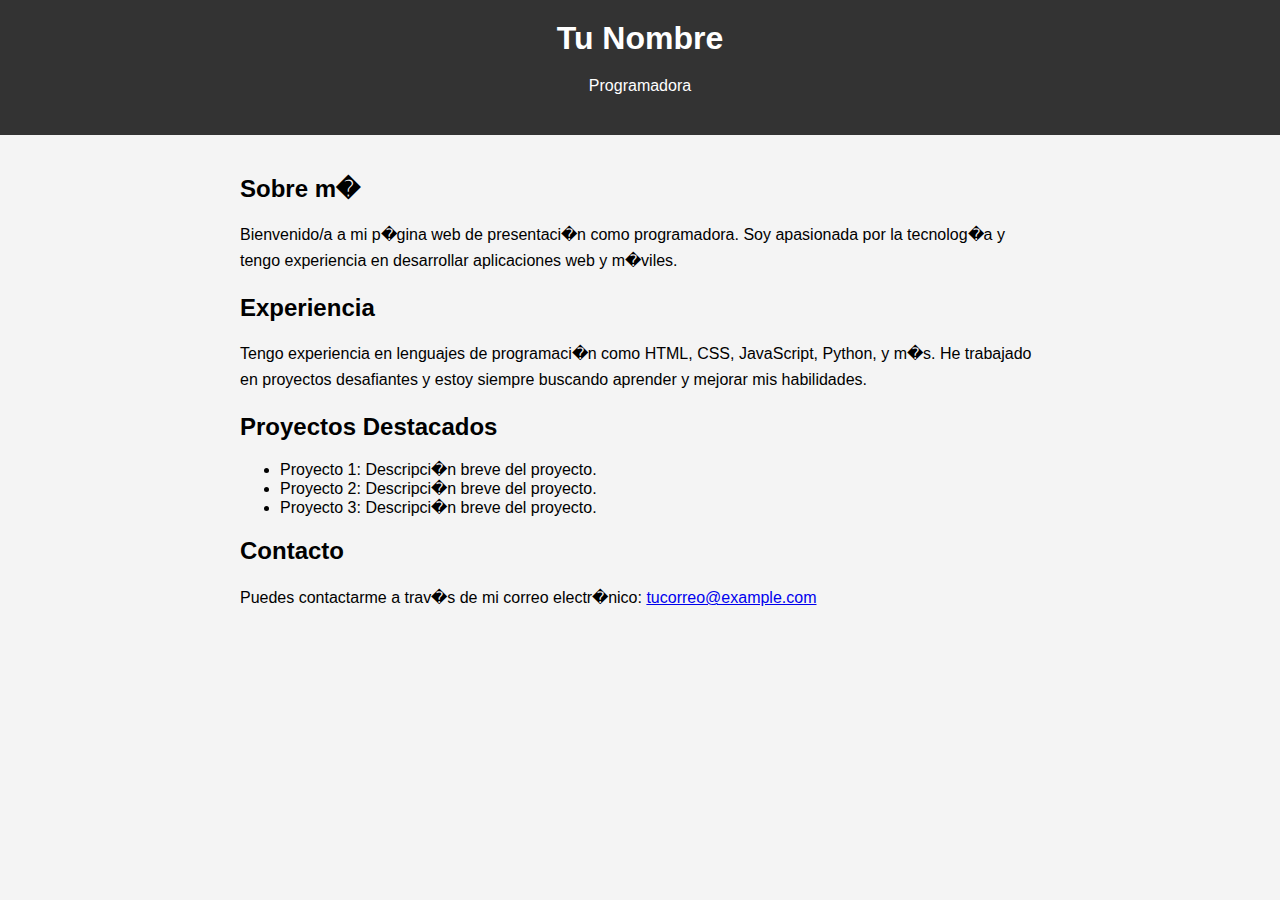
==== index.html @ 7101474b "Base" ====
<!DOCTYPE html>
<html lang="es">
<head>
    <meta charset="UTF-8">
    <meta name="viewport" content="width=device-width, initial-scale=1.0">
    <title>Tu Nombre - Programadora</title>
    <style>
        body {
            font-family: Arial, sans-serif;
            margin: 0;
            padding: 0;
            background-color: #f4f4f4;
        }
        header {
            background-color: #333;
            color: #fff;
            text-align: center;
            padding: 20px 0;
        }
        h1 {
            margin: 0;
        }
        .container {
            max-width: 800px;
            margin: 0 auto;
            padding: 20px;
        }
        p {
            line-height: 1.6;
        }
    </style>
</head>
<body>
    <header>
        <h1>Tu Nombre</h1>
        <p>Programadora</p>
    </header>
    <div class="container">
        <h2>Sobre m�</h2>
        <p>Bienvenido/a a mi p�gina web de presentaci�n como programadora. Soy apasionada por la tecnolog�a y tengo experiencia en desarrollar aplicaciones web y m�viles.</p>
        
        <h2>Experiencia</h2>
        <p>Tengo experiencia en lenguajes de programaci�n como HTML, CSS, JavaScript, Python, y m�s. He trabajado en proyectos desafiantes y estoy siempre buscando aprender y mejorar mis habilidades.</p>
        
        <h2>Proyectos Destacados</h2>
        <ul>
            <li>Proyecto 1: Descripci�n breve del proyecto.</li>
            <li>Proyecto 2: Descripci�n breve del proyecto.</li>
            <li>Proyecto 3: Descripci�n breve del proyecto.</li>
        </ul>
        
        <h2>Contacto</h2>
        <p>Puedes contactarme a trav�s de mi correo electr�nico: <a href="mailto:tucorreo@example.com">tucorreo@example.com</a></p>
    </div>
</body>
</html>
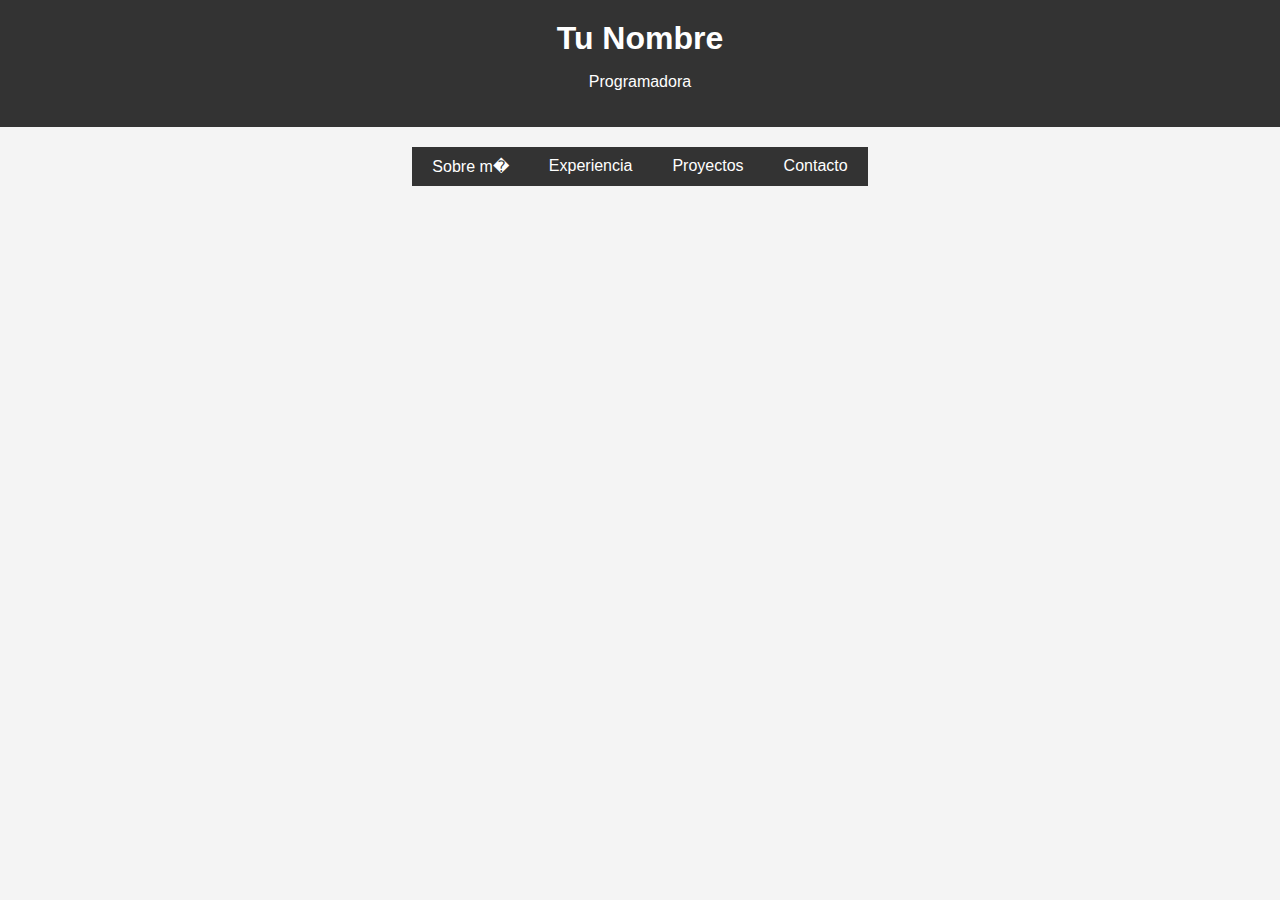
==== commit fcfb2286: "Estructura base" ====
--- a/index.html
+++ b/index.html
@@ -4,31 +4,7 @@
     <meta charset="UTF-8">
     <meta name="viewport" content="width=device-width, initial-scale=1.0">
     <title>Tu Nombre - Programadora</title>
-    <style>
-        body {
-            font-family: Arial, sans-serif;
-            margin: 0;
-            padding: 0;
-            background-color: #f4f4f4;
-        }
-        header {
-            background-color: #333;
-            color: #fff;
-            text-align: center;
-            padding: 20px 0;
-        }
-        h1 {
-            margin: 0;
-        }
-        .container {
-            max-width: 800px;
-            margin: 0 auto;
-            padding: 20px;
-        }
-        p {
-            line-height: 1.6;
-        }
-    </style>
+    <link rel="stylesheet" href="css/style.css">
 </head>
 <body>
     <header>
@@ -36,21 +12,23 @@
         <p>Programadora</p>
     </header>
     <div class="container">
-        <h2>Sobre m�</h2>
-        <p>Bienvenido/a a mi p�gina web de presentaci�n como programadora. Soy apasionada por la tecnolog�a y tengo experiencia en desarrollar aplicaciones web y m�viles.</p>
-        
-        <h2>Experiencia</h2>
-        <p>Tengo experiencia en lenguajes de programaci�n como HTML, CSS, JavaScript, Python, y m�s. He trabajado en proyectos desafiantes y estoy siempre buscando aprender y mejorar mis habilidades.</p>
-        
-        <h2>Proyectos Destacados</h2>
-        <ul>
-            <li>Proyecto 1: Descripci�n breve del proyecto.</li>
-            <li>Proyecto 2: Descripci�n breve del proyecto.</li>
-            <li>Proyecto 3: Descripci�n breve del proyecto.</li>
-        </ul>
-        
-        <h2>Contacto</h2>
-        <p>Puedes contactarme a trav�s de mi correo electr�nico: <a href="mailto:tucorreo@example.com">tucorreo@example.com</a></p>
+        <div class="tabs">
+            <div class="tab" onclick="loadPage('pages/about.html')">Sobre m�</div>
+            <div class="tab" onclick="loadPage('pages/experience.html')">Experiencia</div>
+            <div class="tab" onclick="loadPage('pages/projects.html')">Proyectos</div>
+            <div class="tab" onclick="loadPage('pages/contact.html')">Contacto</div>
+        </div>
+        <div id="page-content"></div>
     </div>
+
+    <script>
+        function loadPage(pageUrl) {
+            fetch(pageUrl)
+                .then(response => response.text())
+                .then(content => {
+                    document.getElementById('page-content').innerHTML = content;
+                });
+        }
+    </script>
 </body>
 </html>
--- a/css/style.css
+++ b/css/style.css
@@ -0,0 +1,49 @@
+/* css/style.css */
+body {
+    font-family: Arial, sans-serif;
+    margin: 0;
+    padding: 0;
+    background-color: #f4f4f4;
+}
+
+header {
+    background-color: #333;
+    color: #fff;
+    text-align: center;
+    padding: 20px 0;
+}
+
+h1 {
+    margin: 0;
+}
+
+.container {
+    max-width: 800px;
+    margin: 0 auto;
+    padding: 20px;
+}
+
+.tabs {
+    display: flex;
+    justify-content: center;
+}
+
+.tab {
+    padding: 10px 20px;
+    background-color: #333;
+    color: #fff;
+    cursor: pointer;
+    transition: background-color 0.3s;
+}
+
+.tab:hover {
+    background-color: #555;
+}
+
+.content {
+    display: none;
+}
+
+.content.active {
+    display: block;
+}
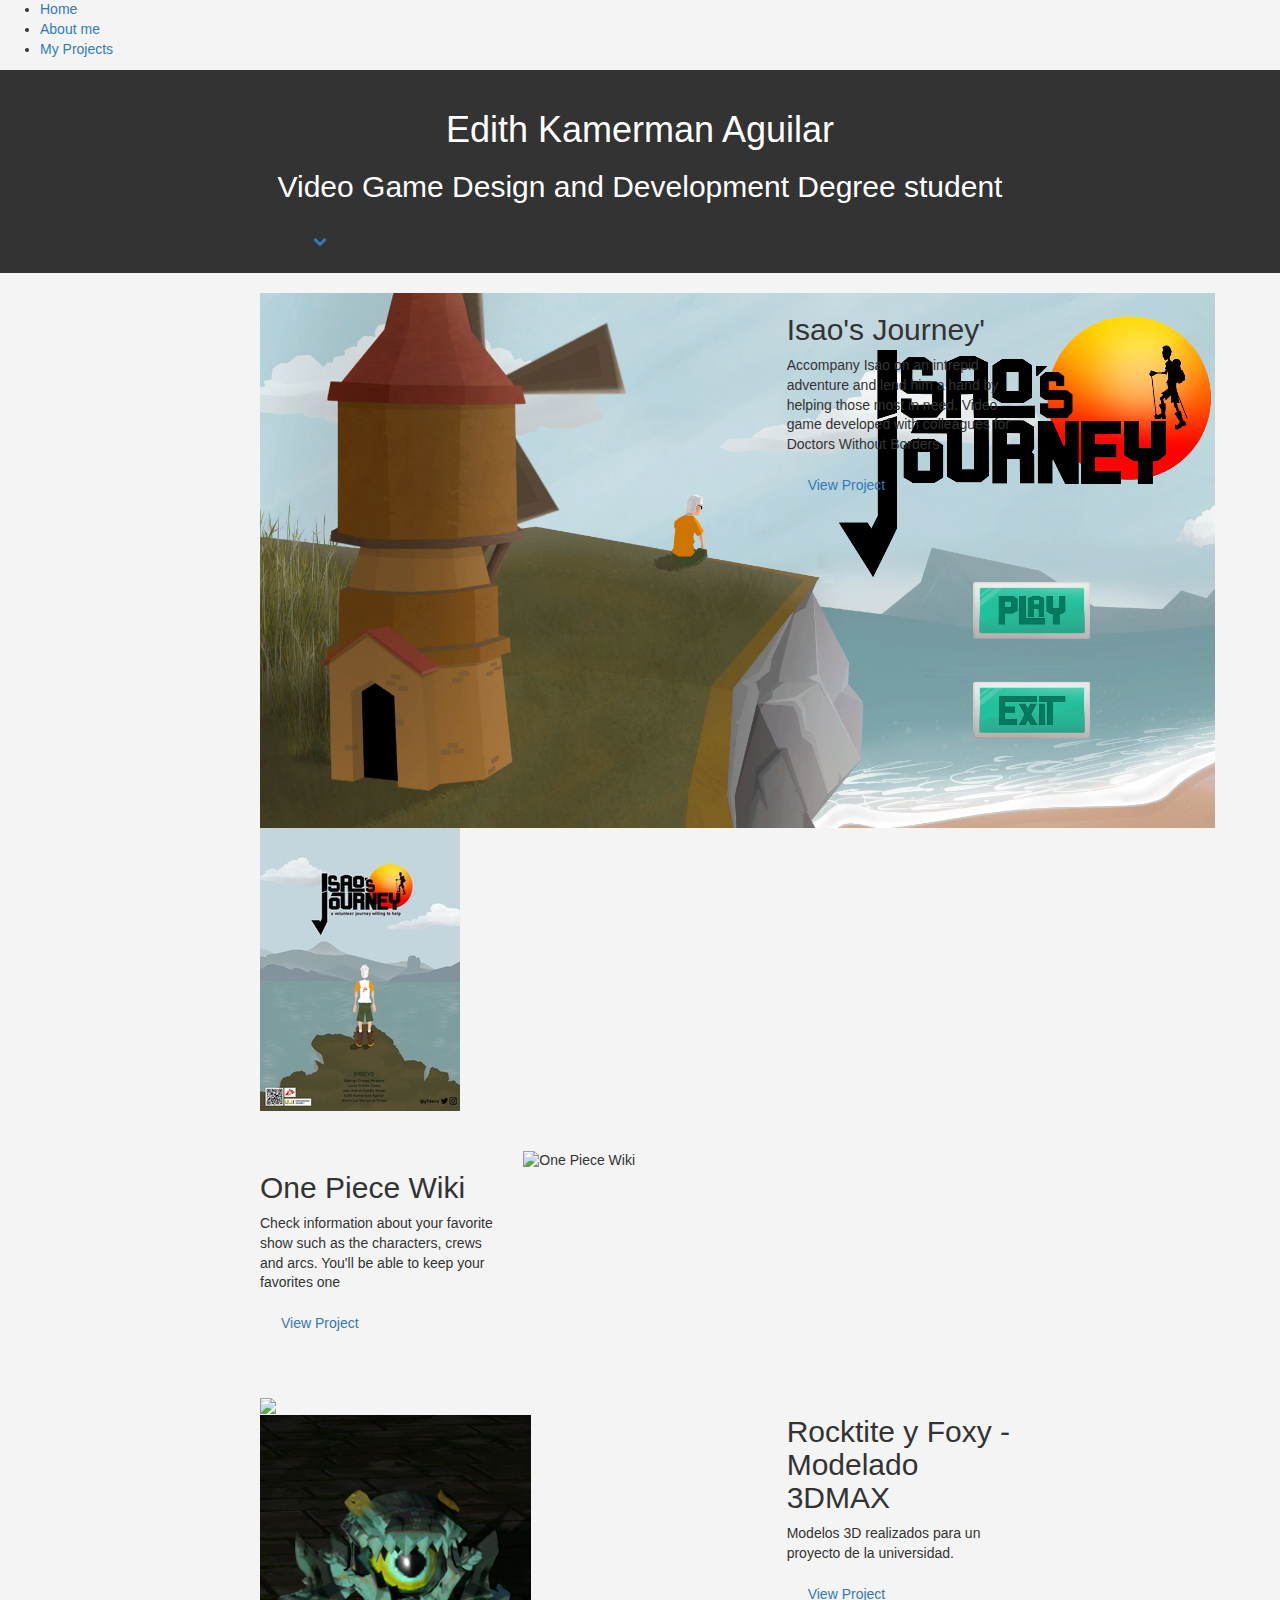
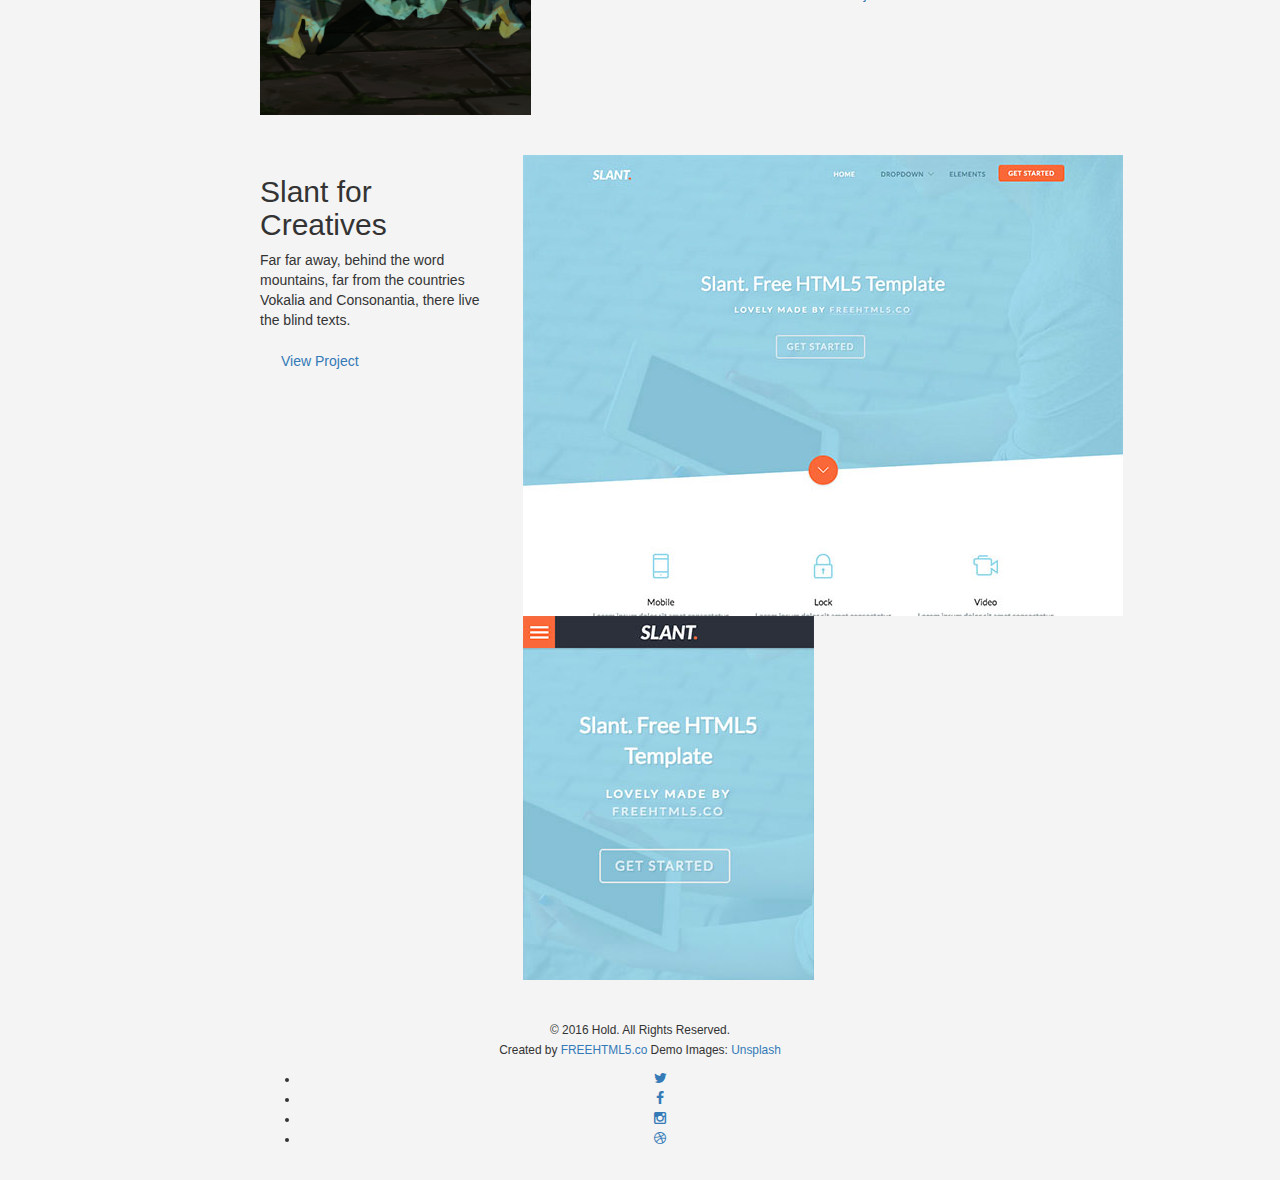
==== commit c7b34b7a: "UPDATE" ====
--- a/index.html
+++ b/index.html
@@ -1,34 +1,239 @@
+	
 <!DOCTYPE html>
-<html lang="es">
-<head>
-    <meta charset="UTF-8">
-    <meta name="viewport" content="width=device-width, initial-scale=1.0">
-    <title>Tu Nombre - Programadora</title>
-    <link rel="stylesheet" href="css/style.css">
-</head>
-<body>
-    <header>
-        <h1>Tu Nombre</h1>
-        <p>Programadora</p>
-    </header>
-    <div class="container">
-        <div class="tabs">
-            <div class="tab" onclick="loadPage('pages/about.html')">Sobre m�</div>
-            <div class="tab" onclick="loadPage('pages/experience.html')">Experiencia</div>
-            <div class="tab" onclick="loadPage('pages/projects.html')">Proyectos</div>
-            <div class="tab" onclick="loadPage('pages/contact.html')">Contacto</div>
-        </div>
-        <div id="page-content"></div>
-    </div>
-
-    <script>
-        function loadPage(pageUrl) {
-            fetch(pageUrl)
-                .then(response => response.text())
-                .then(content => {
-                    document.getElementById('page-content').innerHTML = content;
-                });
-        }
-    </script>
-</body>
+<!--[if lt IE 7]>      <html class="no-js lt-ie9 lt-ie8 lt-ie7"> <![endif]-->
+<!--[if IE 7]>         <html class="no-js lt-ie9 lt-ie8"> <![endif]-->
+<!--[if IE 8]>         <html class="no-js lt-ie9"> <![endif]-->
+<!--[if gt IE 8]><!--> <html class="no-js"> <!--<![endif]-->
+
+
+  <!-- 
+	//////////////////////////////////////////////////////
+
+	FREE HTML5 TEMPLATE 
+	DESIGNED & DEVELOPED by FREEHTML5.CO
+		
+	Website: 		http://freehtml5.co/
+	Email: 			info@freehtml5.co
+	Twitter: 		http://twitter.com/fh5co
+	Facebook: 		https://www.facebook.com/fh5co
+
+	//////////////////////////////////////////////////////
+	 -->
+
+  	<!-- Facebook and Twitter integration -->
+	<meta property="og:title" content=""/>
+	<meta property="og:image" content=""/>
+	<meta property="og:url" content=""/>
+	<meta property="og:site_name" content=""/>
+	<meta property="og:description" content=""/>
+	<meta name="twitter:title" content="" />
+	<meta name="twitter:image" content="" />
+	<meta name="twitter:url" content="" />
+	<meta name="twitter:card" content="" />
+
+	<!-- Place favicon.ico and apple-touch-icon.png in the root directory -->
+	<link rel="shortcut icon" href="favicon.ico">
+	
+	<link href='https://fonts.googleapis.com/css?family=Work+Sans:400,300,600,700' rel='stylesheet' type='text/css'>
+	<link href='https://fonts.googleapis.com/css?family=Playfair+Display:400,400italic,700italic,700' rel='stylesheet' type='text/css'>
+	<!-- Animate.css -->
+	<link rel="stylesheet" href="css/animate.css">
+	<!-- Flexslider -->
+	<link rel="stylesheet" href="css/flexslider.css">
+	<!-- Icomoon Icon Fonts-->
+	<link rel="stylesheet" href="css/icomoon.css">
+	<!-- Bootstrap  -->
+	<link rel="stylesheet" href="css/bootstrap.css">
+
+	<link rel="stylesheet" id="theme-switch" href="css/style.css">
+
+
+	<!-- jQuery -->
+	<script src="js/jquery.min.js"></script>
+	<!-- jQuery Cookie -->
+	<script src="js/jquery.cookie.js"></script>
+	<script>
+	if ( $.cookie('styleCookie') === 'style-light.css') {
+		$('html, body').css('background', '#eeeeee');
+	} else if ($.cookie('styleCookie') === 'style.css') {
+		$('html, body').css('background', '#222222');
+	}
+	
+	</script>
+	<!-- jQuery Easing -->
+	<script src="js/jquery.easing.1.3.js"></script>
+	<!-- Bootstrap -->
+	<script src="js/bootstrap.min.js"></script>
+	<!-- Waypoints -->
+	<script src="js/jquery.waypoints.min.js"></script>
+	<!-- Flexslider -->
+	<script src="js/jquery.flexslider-min.js"></script>
+
+	<!-- Viewport Units Buggyfill -->
+	<script src="js/viewport-units-buggyfill.js"></script>
+
+	<!-- Googgle Map -->
+	<script src="https://maps.googleapis.com/maps/api/js?key=AIzaSyCefOgb1ZWqYtj7raVSmN4PL2WkTrc-KyA&sensor=false"></script>
+	<script src="js/google_map.js"></script>
+
+	
+	<!-- Main JS  -->
+	<script src="js/main.js"></script>
+
+	<!-- Modernizr JS -->
+	<script src="js/modernizr-2.6.2.min.js"></script>
+	<!-- FOR IE9 below -->
+	<!--[if lt IE 9]>
+	<script src="js/respond.min.js"></script>
+	<![endif]-->
+
+	</head>
+
+	<body>
+	
+	<!-- Loader -->
+	<div class="fh5co-loader"></div>
+	
+	<div id="fh5co-page">
+		<nav id="fh5co-nav" role="navigation">
+			<ul>
+				<li class="animate-box fh5co-active"><a href="index.html" class="transition">Home</a></li>
+				<li class="animate-box"><a href="about.html" class="transition">About me</a></li>
+				<li class="animate-box"><a href="projects.html" class="transition">My Projects</a></li>
+			</ul>
+			<a class="style-toggle js-style-toggle" data-style="default" href="#">
+				<span class="fh5co-circle"></span>
+			</a>
+		</nav>
+		
+		<header id="fh5co-header" role="banner" class="fh5co-project js-fh5co-waypoint no-border" data-colorbg="#222222" data-next="yes">
+			<div class="container">
+				<div class="fh5co-text-wrap animate-box">
+					<div class="fh5co-intro-text">
+						<h1>Edith Kamerman Aguilar</h1>
+						<h2>Video Game Design and Development Degree student</h2>
+					</div>
+				</div>
+			</div>
+			<div class="btn-next animate-box fh5co-learn-more">
+				<a href="#" class="scroll-btn">
+					<span></span>
+					<i class="icon-chevron-down"></i>
+				</a>
+			</div>
+		</header>
+		<!-- data-colorbg="#8cc53e"  -->
+		<div class="fh5co-project js-fh5co-waypoint" data-bgcolor="" data-next="yes">
+			<div class="container">
+				<div class="fh5co-project-inner row">
+					<div class="fh5co-imgs col-md-8 animate-box">
+						<div class="img-holder-1 animate-box">
+							<img src="images/work_1_large.jpg">
+						</div>
+						<div class="img-holder-2 animate-box">
+							<img src="images/work_1_small.jpg">
+						</div>
+					</div>
+					<div class="fh5co-text col-md-4 animate-box">
+						<h2>Isao's Journey'</h2>
+						<p></p>
+						<p>Accompany Isao on an intrepid adventure and lend him a hand by helping those most in need. Video game developed with colleagues for Doctors Without Borders</p>
+						<p><a href="isao.html" class="btn btn-light btn-outline transition">View Project</a></p>
+					</div>
+				</div>
+
+			</div>
+		</div>
+		<!-- data-colorbg="#FF6138" -->
+		<div class="fh5co-project js-fh5co-waypoint fh5co-reverse" data-colorbg="" data-next="yes">
+			<div class="container">
+				<div class="fh5co-project-inner row">
+					<div class="fh5co-imgs col-md-8 col-md-push-4 animate-box">
+						<div class="img-holder-2 animate-box">
+							<img src="images/one_piece1.jpg" height="500" alt="One Piece Wiki">
+						</div>
+					</div>
+					<div class="fh5co-text col-md-4 col-md-pull-8 animate-box">
+						<h2>One Piece Wiki</h2>
+						<p>Check information about your favorite show such as the characters, crews and arcs. You'll be able to keep your favorites one</p>
+						<p><a href="work_1.html" class="btn btn-light btn-outline transition">View Project</a></p>
+					</div>
+				</div>
+
+			</div>
+		</div>
+		
+		<!-- data-colorbg="#2d4059" -->
+		<div class="fh5co-project js-fh5co-waypoint" data-colorbg="" data-next="yes">
+			<div class="container">
+				<div class="fh5co-project-inner row">
+					<div class="fh5co-imgs col-md-8 animate-box">
+						<div class="img-holder-1 animate-box">
+							<img src="images/Foxy_1.png" height = "">
+						</div>
+						<div class="img-holder-1 animate-box">
+							<img src="images/rocktite_1_small.png" height = "300" alt="Free HTML5 Bootstrap Template">
+						</div>
+					</div>
+					<div class="fh5co-text col-md-4 animate-box">
+						<h2>Rocktite y Foxy - Modelado 3DMAX</h2>
+						<p>Modelos 3D realizados para un proyecto de la universidad.</p>
+						<p><a href="work_1.html" class="btn btn-light btn-outline transition">View Project</a></p>
+					</div>
+				</div>
+
+			</div>
+		</div>
+		<!-- data-colorbg="#7bc74d" -->
+		<div class="fh5co-project js-fh5co-waypoint fh5co-reverse" data-colorbg="">
+			<div class="container">
+				<div class="fh5co-project-inner row">
+					<div class="fh5co-imgs col-md-8 col-md-push-4 animate-box">
+						<div class="img-holder-1 animate-box">
+							<img src="images/work_4_large.jpg" alt="Free HTML5 Bootstrap Template">
+						</div>
+						<div class="img-holder-2 animate-box">
+							<img src="images/work_4_small.jpg" alt="Free HTML5 Bootstrap Template">
+						</div>
+					</div>
+					<div class="fh5co-text col-md-4 col-md-pull-8 animate-box">
+						<h2>Slant for Creatives</h2>
+						<p>Far far away, behind the word mountains, far from the countries Vokalia and Consonantia, there live the blind texts.</p>
+						<p><a href="work_1.html" class="btn btn-light btn-outline transition">View Project</a></p>
+					</div>
+				</div>
+
+			</div>
+		</div>
+		<footer id="fh5co-footer" class="js-fh5co-waypoint">
+			<div class="container">
+				<div class="row">
+					<div class="col-md-12 text-center">
+						<p><small>&copy; 2016 Hold. All Rights Reserved. <br> Created by <a href="http://freehtml5.co/" target="_blank">FREEHTML5.co</a> Demo Images: <a href="http://unsplash.com" target="_blank">Unsplash</a> </small> </p>
+						<ul class="fh5co-social">
+							<li>
+								<a href="#"><i class="icon-twitter"></i></a>
+							</li>
+							<li>
+								<a href="#"><i class="icon-facebook"></i></a>
+							</li>
+							<li>
+								<a href="#"><i class="icon-instagram"></i></a>
+							</li>
+							<li>
+								<a href="#"><i class="icon-dribbble"></i></a>
+							</li>
+						</ul>
+					</div>
+				</div>
+			</div>
+		</footer>
+
+	</div>
+	
+			
+	
+
+	</body>
 </html>
+
--- a/css/icomoon.css
+++ b/css/icomoon.css
@@ -0,0 +1,2438 @@
+@font-face {
+	font-family: 'icomoon';
+	src:url('../fonts/icomoon/icomoon.eot?qtatmt');
+	src:url('../fonts/icomoon/icomoon.eot?qtatmt#iefix') format('embedded-opentype'),
+		url('../fonts/icomoon/icomoon.ttf?qtatmt') format('truetype'),
+		url('../fonts/icomoon/icomoon.woff?qtatmt') format('woff'),
+		url('../fonts/icomoon/icomoon.svg?qtatmt#icomoon') format('svg');
+	font-weight: normal;
+	font-style: normal;
+}
+
+[class^="icon-"], [class*=" icon-"] {
+	font-family: 'icomoon';
+	speak: none;
+	font-style: normal;
+	font-weight: normal;
+	font-variant: normal;
+	text-transform: none;
+	line-height: 1;
+
+	/* Better Font Rendering =========== */
+	-webkit-font-smoothing: antialiased;
+	-moz-osx-font-smoothing: grayscale;
+}
+
+.icon-glass:before {
+	content: "\f000";
+}
+.icon-music:before {
+	content: "\f001";
+}
+.icon-search2:before {
+	content: "\f002";
+}
+.icon-envelope-o:before {
+	content: "\f003";
+}
+.icon-heart:before {
+	content: "\f004";
+}
+.icon-star:before {
+	content: "\f005";
+}
+.icon-star-o:before {
+	content: "\f006";
+}
+.icon-user:before {
+	content: "\f007";
+}
+.icon-film:before {
+	content: "\f008";
+}
+.icon-th-large:before {
+	content: "\f009";
+}
+.icon-th:before {
+	content: "\f00a";
+}
+.icon-th-list:before {
+	content: "\f00b";
+}
+.icon-check:before {
+	content: "\f00c";
+}
+.icon-close:before {
+	content: "\f00d";
+}
+.icon-remove:before {
+	content: "\f00d";
+}
+.icon-times:before {
+	content: "\f00d";
+}
+.icon-search-plus:before {
+	content: "\f00e";
+}
+.icon-search-minus:before {
+	content: "\f010";
+}
+.icon-power-off:before {
+	content: "\f011";
+}
+.icon-signal:before {
+	content: "\f012";
+}
+.icon-cog:before {
+	content: "\f013";
+}
+.icon-gear:before {
+	content: "\f013";
+}
+.icon-trash-o:before {
+	content: "\f014";
+}
+.icon-home:before {
+	content: "\f015";
+}
+.icon-file-o:before {
+	content: "\f016";
+}
+.icon-clock-o:before {
+	content: "\f017";
+}
+.icon-road:before {
+	content: "\f018";
+}
+.icon-download:before {
+	content: "\f019";
+}
+.icon-arrow-circle-o-down:before {
+	content: "\f01a";
+}
+.icon-arrow-circle-o-up:before {
+	content: "\f01b";
+}
+.icon-inbox:before {
+	content: "\f01c";
+}
+.icon-play-circle-o:before {
+	content: "\f01d";
+}
+.icon-repeat2:before {
+	content: "\f01e";
+}
+.icon-rotate-right:before {
+	content: "\f01e";
+}
+.icon-refresh:before {
+	content: "\f021";
+}
+.icon-list-alt:before {
+	content: "\f022";
+}
+.icon-lock:before {
+	content: "\f023";
+}
+.icon-flag:before {
+	content: "\f024";
+}
+.icon-headphones:before {
+	content: "\f025";
+}
+.icon-volume-off:before {
+	content: "\f026";
+}
+.icon-volume-down:before {
+	content: "\f027";
+}
+.icon-volume-up:before {
+	content: "\f028";
+}
+.icon-qrcode:before {
+	content: "\f029";
+}
+.icon-barcode:before {
+	content: "\f02a";
+}
+.icon-tag:before {
+	content: "\f02b";
+}
+.icon-tags:before {
+	content: "\f02c";
+}
+.icon-book:before {
+	content: "\f02d";
+}
+.icon-bookmark:before {
+	content: "\f02e";
+}
+.icon-print:before {
+	content: "\f02f";
+}
+.icon-camera:before {
+	content: "\f030";
+}
+.icon-font:before {
+	content: "\f031";
+}
+.icon-bold:before {
+	content: "\f032";
+}
+.icon-italic:before {
+	content: "\f033";
+}
+.icon-text-height:before {
+	content: "\f034";
+}
+.icon-text-width:before {
+	content: "\f035";
+}
+.icon-align-left:before {
+	content: "\f036";
+}
+.icon-align-center2:before {
+	content: "\f037";
+}
+.icon-align-right:before {
+	content: "\f038";
+}
+.icon-align-justify2:before {
+	content: "\f039";
+}
+.icon-list:before {
+	content: "\f03a";
+}
+.icon-dedent:before {
+	content: "\f03b";
+}
+.icon-outdent:before {
+	content: "\f03b";
+}
+.icon-indent:before {
+	content: "\f03c";
+}
+.icon-video-camera:before {
+	content: "\f03d";
+}
+.icon-image:before {
+	content: "\f03e";
+}
+.icon-photo:before {
+	content: "\f03e";
+}
+.icon-picture-o:before {
+	content: "\f03e";
+}
+.icon-pencil:before {
+	content: "\f040";
+}
+.icon-map-marker:before {
+	content: "\f041";
+}
+.icon-adjust:before {
+	content: "\f042";
+}
+.icon-tint:before {
+	content: "\f043";
+}
+.icon-edit:before {
+	content: "\f044";
+}
+.icon-pencil-square-o:before {
+	content: "\f044";
+}
+.icon-share-square-o:before {
+	content: "\f045";
+}
+.icon-check-square-o:before {
+	content: "\f046";
+}
+.icon-arrows:before {
+	content: "\f047";
+}
+.icon-step-backward:before {
+	content: "\f048";
+}
+.icon-fast-backward:before {
+	content: "\f049";
+}
+.icon-backward:before {
+	content: "\f04a";
+}
+.icon-play2:before {
+	content: "\f04b";
+}
+.icon-pause2:before {
+	content: "\f04c";
+}
+.icon-stop2:before {
+	content: "\f04d";
+}
+.icon-forward:before {
+	content: "\f04e";
+}
+.icon-fast-forward2:before {
+	content: "\f050";
+}
+.icon-step-forward:before {
+	content: "\f051";
+}
+.icon-eject:before {
+	content: "\f052";
+}
+.icon-chevron-left:before {
+	content: "\f053";
+}
+.icon-chevron-right:before {
+	content: "\f054";
+}
+.icon-plus-circle:before {
+	content: "\f055";
+}
+.icon-minus-circle:before {
+	content: "\f056";
+}
+.icon-times-circle:before {
+	content: "\f057";
+}
+.icon-check-circle:before {
+	content: "\f058";
+}
+.icon-question-circle:before {
+	content: "\f059";
+}
+.icon-info-circle:before {
+	content: "\f05a";
+}
+.icon-crosshairs:before {
+	content: "\f05b";
+}
+.icon-times-circle-o:before {
+	content: "\f05c";
+}
+.icon-check-circle-o:before {
+	content: "\f05d";
+}
+.icon-ban2:before {
+	content: "\f05e";
+}
+.icon-arrow-left:before {
+	content: "\f060";
+}
+.icon-arrow-right:before {
+	content: "\f061";
+}
+.icon-arrow-up:before {
+	content: "\f062";
+}
+.icon-arrow-down:before {
+	content: "\f063";
+}
+.icon-mail-forward:before {
+	content: "\f064";
+}
+.icon-share:before {
+	content: "\f064";
+}
+.icon-expand2:before {
+	content: "\f065";
+}
+.icon-compress:before {
+	content: "\f066";
+}
+.icon-plus:before {
+	content: "\f067";
+}
+.icon-minus:before {
+	content: "\f068";
+}
+.icon-asterisk:before {
+	content: "\f069";
+}
+.icon-exclamation-circle:before {
+	content: "\f06a";
+}
+.icon-gift:before {
+	content: "\f06b";
+}
+.icon-leaf:before {
+	content: "\f06c";
+}
+.icon-fire:before {
+	content: "\f06d";
+}
+.icon-eye:before {
+	content: "\f06e";
+}
+.icon-eye-slash:before {
+	content: "\f070";
+}
+.icon-exclamation-triangle:before {
+	content: "\f071";
+}
+.icon-warning:before {
+	content: "\f071";
+}
+.icon-plane:before {
+	content: "\f072";
+}
+.icon-calendar:before {
+	content: "\f073";
+}
+.icon-random:before {
+	content: "\f074";
+}
+.icon-comment:before {
+	content: "\f075";
+}
+.icon-magnet:before {
+	content: "\f076";
+}
+.icon-chevron-up:before {
+	content: "\f077";
+}
+.icon-chevron-down:before {
+	content: "\f078";
+}
+.icon-retweet:before {
+	content: "\f079";
+}
+.icon-shopping-cart:before {
+	content: "\f07a";
+}
+.icon-folder:before {
+	content: "\f07b";
+}
+.icon-folder-open:before {
+	content: "\f07c";
+}
+.icon-arrows-v:before {
+	content: "\f07d";
+}
+.icon-arrows-h:before {
+	content: "\f07e";
+}
+.icon-bar-chart:before {
+	content: "\f080";
+}
+.icon-bar-chart-o:before {
+	content: "\f080";
+}
+.icon-twitter-square:before {
+	content: "\f081";
+}
+.icon-facebook-square:before {
+	content: "\f082";
+}
+.icon-camera-retro:before {
+	content: "\f083";
+}
+.icon-key:before {
+	content: "\f084";
+}
+.icon-cogs:before {
+	content: "\f085";
+}
+.icon-gears:before {
+	content: "\f085";
+}
+.icon-comments:before {
+	content: "\f086";
+}
+.icon-thumbs-o-up:before {
+	content: "\f087";
+}
+.icon-thumbs-o-down:before {
+	content: "\f088";
+}
+.icon-star-half:before {
+	content: "\f089";
+}
+.icon-heart-o:before {
+	content: "\f08a";
+}
+.icon-sign-out:before {
+	content: "\f08b";
+}
+.icon-linkedin-square:before {
+	content: "\f08c";
+}
+.icon-thumb-tack:before {
+	content: "\f08d";
+}
+.icon-external-link:before {
+	content: "\f08e";
+}
+.icon-sign-in:before {
+	content: "\f090";
+}
+.icon-trophy:before {
+	content: "\f091";
+}
+.icon-github-square:before {
+	content: "\f092";
+}
+.icon-upload:before {
+	content: "\f093";
+}
+.icon-lemon-o:before {
+	content: "\f094";
+}
+.icon-phone:before {
+	content: "\f095";
+}
+.icon-square-o:before {
+	content: "\f096";
+}
+.icon-bookmark-o:before {
+	content: "\f097";
+}
+.icon-phone-square:before {
+	content: "\f098";
+}
+.icon-twitter:before {
+	content: "\f099";
+}
+.icon-facebook:before {
+	content: "\f09a";
+}
+.icon-facebook-f:before {
+	content: "\f09a";
+}
+.icon-github:before {
+	content: "\f09b";
+}
+.icon-unlock2:before {
+	content: "\f09c";
+}
+.icon-credit-card:before {
+	content: "\f09d";
+}
+.icon-feed:before {
+	content: "\f09e";
+}
+.icon-rss:before {
+	content: "\f09e";
+}
+.icon-hdd-o:before {
+	content: "\f0a0";
+}
+.icon-bullhorn:before {
+	content: "\f0a1";
+}
+.icon-bell-o:before {
+	content: "\f0a2";
+}
+.icon-certificate:before {
+	content: "\f0a3";
+}
+.icon-hand-o-right:before {
+	content: "\f0a4";
+}
+.icon-hand-o-left:before {
+	content: "\f0a5";
+}
+.icon-hand-o-up:before {
+	content: "\f0a6";
+}
+.icon-hand-o-down:before {
+	content: "\f0a7";
+}
+.icon-arrow-circle-left:before {
+	content: "\f0a8";
+}
+.icon-arrow-circle-right:before {
+	content: "\f0a9";
+}
+.icon-arrow-circle-up:before {
+	content: "\f0aa";
+}
+.icon-arrow-circle-down:before {
+	content: "\f0ab";
+}
+.icon-globe:before {
+	content: "\f0ac";
+}
+.icon-wrench:before {
+	content: "\f0ad";
+}
+.icon-tasks:before {
+	content: "\f0ae";
+}
+.icon-filter:before {
+	content: "\f0b0";
+}
+.icon-briefcase:before {
+	content: "\f0b1";
+}
+.icon-arrows-alt:before {
+	content: "\f0b2";
+}
+.icon-group:before {
+	content: "\f0c0";
+}
+.icon-users:before {
+	content: "\f0c0";
+}
+.icon-chain:before {
+	content: "\f0c1";
+}
+.icon-link:before {
+	content: "\f0c1";
+}
+.icon-cloud:before {
+	content: "\f0c2";
+}
+.icon-flask:before {
+	content: "\f0c3";
+}
+.icon-cut:before {
+	content: "\f0c4";
+}
+.icon-scissors:before {
+	content: "\f0c4";
+}
+.icon-copy:before {
+	content: "\f0c5";
+}
+.icon-files-o:before {
+	content: "\f0c5";
+}
+.icon-paperclip:before {
+	content: "\f0c6";
+}
+.icon-floppy-o:before {
+	content: "\f0c7";
+}
+.icon-save:before {
+	content: "\f0c7";
+}
+.icon-square:before {
+	content: "\f0c8";
+}
+.icon-bars:before {
+	content: "\f0c9";
+}
+.icon-navicon:before {
+	content: "\f0c9";
+}
+.icon-reorder:before {
+	content: "\f0c9";
+}
+.icon-list-ul:before {
+	content: "\f0ca";
+}
+.icon-list-ol:before {
+	content: "\f0cb";
+}
+.icon-strikethrough:before {
+	content: "\f0cc";
+}
+.icon-underline:before {
+	content: "\f0cd";
+}
+.icon-table:before {
+	content: "\f0ce";
+}
+.icon-magic:before {
+	content: "\f0d0";
+}
+.icon-truck:before {
+	content: "\f0d1";
+}
+.icon-pinterest:before {
+	content: "\f0d2";
+}
+.icon-pinterest-square:before {
+	content: "\f0d3";
+}
+.icon-google-plus-square:before {
+	content: "\f0d4";
+}
+.icon-google-plus:before {
+	content: "\f0d5";
+}
+.icon-money:before {
+	content: "\f0d6";
+}
+.icon-caret-down:before {
+	content: "\f0d7";
+}
+.icon-caret-up:before {
+	content: "\f0d8";
+}
+.icon-caret-left:before {
+	content: "\f0d9";
+}
+.icon-caret-right:before {
+	content: "\f0da";
+}
+.icon-columns2:before {
+	content: "\f0db";
+}
+.icon-sort:before {
+	content: "\f0dc";
+}
+.icon-unsorted:before {
+	content: "\f0dc";
+}
+.icon-sort-desc:before {
+	content: "\f0dd";
+}
+.icon-sort-down:before {
+	content: "\f0dd";
+}
+.icon-sort-asc:before {
+	content: "\f0de";
+}
+.icon-sort-up:before {
+	content: "\f0de";
+}
+.icon-envelope:before {
+	content: "\f0e0";
+}
+.icon-linkedin:before {
+	content: "\f0e1";
+}
+.icon-rotate-left:before {
+	content: "\f0e2";
+}
+.icon-undo:before {
+	content: "\f0e2";
+}
+.icon-gavel:before {
+	content: "\f0e3";
+}
+.icon-legal:before {
+	content: "\f0e3";
+}
+.icon-dashboard:before {
+	content: "\f0e4";
+}
+.icon-tachometer:before {
+	content: "\f0e4";
+}
+.icon-comment-o:before {
+	content: "\f0e5";
+}
+.icon-comments-o:before {
+	content: "\f0e6";
+}
+.icon-bolt:before {
+	content: "\f0e7";
+}
+.icon-flash:before {
+	content: "\f0e7";
+}
+.icon-sitemap:before {
+	content: "\f0e8";
+}
+.icon-umbrella2:before {
+	content: "\f0e9";
+}
+.icon-clipboard:before {
+	content: "\f0ea";
+}
+.icon-paste:before {
+	content: "\f0ea";
+}
+.icon-lightbulb-o:before {
+	content: "\f0eb";
+}
+.icon-exchange:before {
+	content: "\f0ec";
+}
+.icon-cloud-download2:before {
+	content: "\f0ed";
+}
+.icon-cloud-upload2:before {
+	content: "\f0ee";
+}
+.icon-user-md:before {
+	content: "\f0f0";
+}
+.icon-stethoscope:before {
+	content: "\f0f1";
+}
+.icon-suitcase:before {
+	content: "\f0f2";
+}
+.icon-bell:before {
+	content: "\f0f3";
+}
+.icon-coffee:before {
+	content: "\f0f4";
+}
+.icon-cutlery:before {
+	content: "\f0f5";
+}
+.icon-file-text-o:before {
+	content: "\f0f6";
+}
+.icon-building-o:before {
+	content: "\f0f7";
+}
+.icon-hospital-o:before {
+	content: "\f0f8";
+}
+.icon-ambulance:before {
+	content: "\f0f9";
+}
+.icon-medkit:before {
+	content: "\f0fa";
+}
+.icon-fighter-jet:before {
+	content: "\f0fb";
+}
+.icon-beer:before {
+	content: "\f0fc";
+}
+.icon-h-square:before {
+	content: "\f0fd";
+}
+.icon-plus-square:before {
+	content: "\f0fe";
+}
+.icon-angle-double-left:before {
+	content: "\f100";
+}
+.icon-angle-double-right:before {
+	content: "\f101";
+}
+.icon-angle-double-up:before {
+	content: "\f102";
+}
+.icon-angle-double-down:before {
+	content: "\f103";
+}
+.icon-angle-left:before {
+	content: "\f104";
+}
+.icon-angle-right:before {
+	content: "\f105";
+}
+.icon-angle-up:before {
+	content: "\f106";
+}
+.icon-angle-down:before {
+	content: "\f107";
+}
+.icon-desktop:before {
+	content: "\f108";
+}
+.icon-laptop:before {
+	content: "\f109";
+}
+.icon-tablet:before {
+	content: "\f10a";
+}
+.icon-mobile:before {
+	content: "\f10b";
+}
+.icon-mobile-phone:before {
+	content: "\f10b";
+}
+.icon-circle-o:before {
+	content: "\f10c";
+}
+.icon-quote-left:before {
+	content: "\f10d";
+}
+.icon-quote-right:before {
+	content: "\f10e";
+}
+.icon-spinner:before {
+	content: "\f110";
+}
+.icon-circle:before {
+	content: "\f111";
+}
+.icon-mail-reply:before {
+	content: "\f112";
+}
+.icon-reply:before {
+	content: "\f112";
+}
+.icon-github-alt:before {
+	content: "\f113";
+}
+.icon-folder-o:before {
+	content: "\f114";
+}
+.icon-folder-open-o:before {
+	content: "\f115";
+}
+.icon-smile-o:before {
+	content: "\f118";
+}
+.icon-frown-o:before {
+	content: "\f119";
+}
+.icon-meh-o:before {
+	content: "\f11a";
+}
+.icon-gamepad:before {
+	content: "\f11b";
+}
+.icon-keyboard-o:before {
+	content: "\f11c";
+}
+.icon-flag-o:before {
+	content: "\f11d";
+}
+.icon-flag-checkered:before {
+	content: "\f11e";
+}
+.icon-terminal:before {
+	content: "\f120";
+}
+.icon-code:before {
+	content: "\f121";
+}
+.icon-mail-reply-all:before {
+	content: "\f122";
+}
+.icon-reply-all:before {
+	content: "\f122";
+}
+.icon-star-half-empty:before {
+	content: "\f123";
+}
+.icon-star-half-full:before {
+	content: "\f123";
+}
+.icon-star-half-o:before {
+	content: "\f123";
+}
+.icon-location-arrow:before {
+	content: "\f124";
+}
+.icon-crop:before {
+	content: "\f125";
+}
+.icon-code-fork:before {
+	content: "\f126";
+}
+.icon-chain-broken:before {
+	content: "\f127";
+}
+.icon-unlink:before {
+	content: "\f127";
+}
+.icon-question:before {
+	content: "\f128";
+}
+.icon-info:before {
+	content: "\f129";
+}
+.icon-exclamation:before {
+	content: "\f12a";
+}
+.icon-superscript:before {
+	content: "\f12b";
+}
+.icon-subscript:before {
+	content: "\f12c";
+}
+.icon-eraser:before {
+	content: "\f12d";
+}
+.icon-puzzle-piece:before {
+	content: "\f12e";
+}
+.icon-microphone2:before {
+	content: "\f130";
+}
+.icon-microphone-slash:before {
+	content: "\f131";
+}
+.icon-shield:before {
+	content: "\f132";
+}
+.icon-calendar-o:before {
+	content: "\f133";
+}
+.icon-fire-extinguisher:before {
+	content: "\f134";
+}
+.icon-rocket:before {
+	content: "\f135";
+}
+.icon-maxcdn:before {
+	content: "\f136";
+}
+.icon-chevron-circle-left:before {
+	content: "\f137";
+}
+.icon-chevron-circle-right:before {
+	content: "\f138";
+}
+.icon-chevron-circle-up:before {
+	content: "\f139";
+}
+.icon-chevron-circle-down:before {
+	content: "\f13a";
+}
+.icon-html5:before {
+	content: "\f13b";
+}
+.icon-css3:before {
+	content: "\f13c";
+}
+.icon-anchor2:before {
+	content: "\f13d";
+}
+.icon-unlock-alt:before {
+	content: "\f13e";
+}
+.icon-bullseye:before {
+	content: "\f140";
+}
+.icon-ellipsis-h:before {
+	content: "\f141";
+}
+.icon-ellipsis-v:before {
+	content: "\f142";
+}
+.icon-rss-square:before {
+	content: "\f143";
+}
+.icon-play-circle:before {
+	content: "\f144";
+}
+.icon-ticket:before {
+	content: "\f145";
+}
+.icon-minus-square:before {
+	content: "\f146";
+}
+.icon-minus-square-o:before {
+	content: "\f147";
+}
+.icon-level-up:before {
+	content: "\f148";
+}
+.icon-level-down:before {
+	content: "\f149";
+}
+.icon-check-square:before {
+	content: "\f14a";
+}
+.icon-pencil-square:before {
+	content: "\f14b";
+}
+.icon-external-link-square:before {
+	content: "\f14c";
+}
+.icon-share-square:before {
+	content: "\f14d";
+}
+.icon-compass:before {
+	content: "\f14e";
+}
+.icon-caret-square-o-down:before {
+	content: "\f150";
+}
+.icon-toggle-down:before {
+	content: "\f150";
+}
+.icon-caret-square-o-up:before {
+	content: "\f151";
+}
+.icon-toggle-up:before {
+	content: "\f151";
+}
+.icon-caret-square-o-right:before {
+	content: "\f152";
+}
+.icon-toggle-right:before {
+	content: "\f152";
+}
+.icon-eur:before {
+	content: "\f153";
+}
+.icon-euro:before {
+	content: "\f153";
+}
+.icon-gbp:before {
+	content: "\f154";
+}
+.icon-dollar:before {
+	content: "\f155";
+}
+.icon-usd:before {
+	content: "\f155";
+}
+.icon-inr:before {
+	content: "\f156";
+}
+.icon-rupee:before {
+	content: "\f156";
+}
+.icon-cny:before {
+	content: "\f157";
+}
+.icon-jpy:before {
+	content: "\f157";
+}
+.icon-rmb:before {
+	content: "\f157";
+}
+.icon-yen:before {
+	content: "\f157";
+}
+.icon-rouble:before {
+	content: "\f158";
+}
+.icon-rub:before {
+	content: "\f158";
+}
+.icon-ruble:before {
+	content: "\f158";
+}
+.icon-krw:before {
+	content: "\f159";
+}
+.icon-won:before {
+	content: "\f159";
+}
+.icon-bitcoin:before {
+	content: "\f15a";
+}
+.icon-btc:before {
+	content: "\f15a";
+}
+.icon-file2:before {
+	content: "\f15b";
+}
+.icon-file-text:before {
+	content: "\f15c";
+}
+.icon-sort-alpha-asc:before {
+	content: "\f15d";
+}
+.icon-sort-alpha-desc:before {
+	content: "\f15e";
+}
+.icon-sort-amount-asc:before {
+	content: "\f160";
+}
+.icon-sort-amount-desc:before {
+	content: "\f161";
+}
+.icon-sort-numeric-asc:before {
+	content: "\f162";
+}
+.icon-sort-numeric-desc:before {
+	content: "\f163";
+}
+.icon-thumbs-up:before {
+	content: "\f164";
+}
+.icon-thumbs-down:before {
+	content: "\f165";
+}
+.icon-youtube-square:before {
+	content: "\f166";
+}
+.icon-youtube:before {
+	content: "\f167";
+}
+.icon-xing:before {
+	content: "\f168";
+}
+.icon-xing-square:before {
+	content: "\f169";
+}
+.icon-youtube-play:before {
+	content: "\f16a";
+}
+.icon-dropbox:before {
+	content: "\f16b";
+}
+.icon-stack-overflow:before {
+	content: "\f16c";
+}
+.icon-instagram:before {
+	content: "\f16d";
+}
+.icon-flickr:before {
+	content: "\f16e";
+}
+.icon-adn:before {
+	content: "\f170";
+}
+.icon-bitbucket:before {
+	content: "\f171";
+}
+.icon-bitbucket-square:before {
+	content: "\f172";
+}
+.icon-tumblr:before {
+	content: "\f173";
+}
+.icon-tumblr-square:before {
+	content: "\f174";
+}
+.icon-long-arrow-down:before {
+	content: "\f175";
+}
+.icon-long-arrow-up:before {
+	content: "\f176";
+}
+.icon-long-arrow-left:before {
+	content: "\f177";
+}
+.icon-long-arrow-right:before {
+	content: "\f178";
+}
+.icon-apple:before {
+	content: "\f179";
+}
+.icon-windows:before {
+	content: "\f17a";
+}
+.icon-android:before {
+	content: "\f17b";
+}
+.icon-linux:before {
+	content: "\f17c";
+}
+.icon-dribbble:before {
+	content: "\f17d";
+}
+.icon-skype:before {
+	content: "\f17e";
+}
+.icon-foursquare:before {
+	content: "\f180";
+}
+.icon-trello:before {
+	content: "\f181";
+}
+.icon-female:before {
+	content: "\f182";
+}
+.icon-male:before {
+	content: "\f183";
+}
+.icon-gittip:before {
+	content: "\f184";
+}
+.icon-gratipay:before {
+	content: "\f184";
+}
+.icon-sun-o:before {
+	content: "\f185";
+}
+.icon-moon-o:before {
+	content: "\f186";
+}
+.icon-archive:before {
+	content: "\f187";
+}
+.icon-bug:before {
+	content: "\f188";
+}
+.icon-vk:before {
+	content: "\f189";
+}
+.icon-weibo:before {
+	content: "\f18a";
+}
+.icon-renren:before {
+	content: "\f18b";
+}
+.icon-pagelines:before {
+	content: "\f18c";
+}
+.icon-stack-exchange:before {
+	content: "\f18d";
+}
+.icon-arrow-circle-o-right:before {
+	content: "\f18e";
+}
+.icon-arrow-circle-o-left:before {
+	content: "\f190";
+}
+.icon-caret-square-o-left:before {
+	content: "\f191";
+}
+.icon-toggle-left:before {
+	content: "\f191";
+}
+.icon-dot-circle-o:before {
+	content: "\f192";
+}
+.icon-wheelchair:before {
+	content: "\f193";
+}
+.icon-vimeo-square:before {
+	content: "\f194";
+}
+.icon-try:before {
+	content: "\f195";
+}
+.icon-turkish-lira:before {
+	content: "\f195";
+}
+.icon-plus-square-o:before {
+	content: "\f196";
+}
+.icon-space-shuttle:before {
+	content: "\f197";
+}
+.icon-slack:before {
+	content: "\f198";
+}
+.icon-envelope-square:before {
+	content: "\f199";
+}
+.icon-wordpress:before {
+	content: "\f19a";
+}
+.icon-openid:before {
+	content: "\f19b";
+}
+.icon-bank:before {
+	content: "\f19c";
+}
+.icon-institution:before {
+	content: "\f19c";
+}
+.icon-university:before {
+	content: "\f19c";
+}
+.icon-graduation-cap:before {
+	content: "\f19d";
+}
+.icon-mortar-board:before {
+	content: "\f19d";
+}
+.icon-yahoo:before {
+	content: "\f19e";
+}
+.icon-google:before {
+	content: "\f1a0";
+}
+.icon-reddit:before {
+	content: "\f1a1";
+}
+.icon-reddit-square:before {
+	content: "\f1a2";
+}
+.icon-stumbleupon-circle:before {
+	content: "\f1a3";
+}
+.icon-stumbleupon:before {
+	content: "\f1a4";
+}
+.icon-delicious:before {
+	content: "\f1a5";
+}
+.icon-digg:before {
+	content: "\f1a6";
+}
+.icon-pied-piper:before {
+	content: "\f1a7";
+}
+.icon-pied-piper-alt:before {
+	content: "\f1a8";
+}
+.icon-drupal:before {
+	content: "\f1a9";
+}
+.icon-joomla:before {
+	content: "\f1aa";
+}
+.icon-language:before {
+	content: "\f1ab";
+}
+.icon-fax:before {
+	content: "\f1ac";
+}
+.icon-building:before {
+	content: "\f1ad";
+}
+.icon-child:before {
+	content: "\f1ae";
+}
+.icon-paw:before {
+	content: "\f1b0";
+}
+.icon-spoon:before {
+	content: "\f1b1";
+}
+.icon-cube:before {
+	content: "\f1b2";
+}
+.icon-cubes:before {
+	content: "\f1b3";
+}
+.icon-behance:before {
+	content: "\f1b4";
+}
+.icon-behance-square:before {
+	content: "\f1b5";
+}
+.icon-steam:before {
+	content: "\f1b6";
+}
+.icon-steam-square:before {
+	content: "\f1b7";
+}
+.icon-recycle:before {
+	content: "\f1b8";
+}
+.icon-automobile:before {
+	content: "\f1b9";
+}
+.icon-car:before {
+	content: "\f1b9";
+}
+.icon-cab:before {
+	content: "\f1ba";
+}
+.icon-taxi:before {
+	content: "\f1ba";
+}
+.icon-tree:before {
+	content: "\f1bb";
+}
+.icon-spotify:before {
+	content: "\f1bc";
+}
+.icon-deviantart:before {
+	content: "\f1bd";
+}
+.icon-soundcloud:before {
+	content: "\f1be";
+}
+.icon-database:before {
+	content: "\f1c0";
+}
+.icon-file-pdf-o:before {
+	content: "\f1c1";
+}
+.icon-file-word-o:before {
+	content: "\f1c2";
+}
+.icon-file-excel-o:before {
+	content: "\f1c3";
+}
+.icon-file-powerpoint-o:before {
+	content: "\f1c4";
+}
+.icon-file-image-o:before {
+	content: "\f1c5";
+}
+.icon-file-photo-o:before {
+	content: "\f1c5";
+}
+.icon-file-picture-o:before {
+	content: "\f1c5";
+}
+.icon-file-archive-o:before {
+	content: "\f1c6";
+}
+.icon-file-zip-o:before {
+	content: "\f1c6";
+}
+.icon-file-audio-o:before {
+	content: "\f1c7";
+}
+.icon-file-sound-o:before {
+	content: "\f1c7";
+}
+.icon-file-movie-o:before {
+	content: "\f1c8";
+}
+.icon-file-video-o:before {
+	content: "\f1c8";
+}
+.icon-file-code-o:before {
+	content: "\f1c9";
+}
+.icon-vine:before {
+	content: "\f1ca";
+}
+.icon-codepen:before {
+	content: "\f1cb";
+}
+.icon-jsfiddle:before {
+	content: "\f1cc";
+}
+.icon-life-bouy:before {
+	content: "\f1cd";
+}
+.icon-life-buoy:before {
+	content: "\f1cd";
+}
+.icon-life-ring:before {
+	content: "\f1cd";
+}
+.icon-life-saver:before {
+	content: "\f1cd";
+}
+.icon-support:before {
+	content: "\f1cd";
+}
+.icon-circle-o-notch:before {
+	content: "\f1ce";
+}
+.icon-ra:before {
+	content: "\f1d0";
+}
+.icon-rebel:before {
+	content: "\f1d0";
+}
+.icon-empire:before {
+	content: "\f1d1";
+}
+.icon-ge:before {
+	content: "\f1d1";
+}
+.icon-git-square:before {
+	content: "\f1d2";
+}
+.icon-git:before {
+	content: "\f1d3";
+}
+.icon-hacker-news:before {
+	content: "\f1d4";
+}
+.icon-y-combinator-square:before {
+	content: "\f1d4";
+}
+.icon-yc-square:before {
+	content: "\f1d4";
+}
+.icon-tencent-weibo:before {
+	content: "\f1d5";
+}
+.icon-qq:before {
+	content: "\f1d6";
+}
+.icon-wechat:before {
+	content: "\f1d7";
+}
+.icon-weixin:before {
+	content: "\f1d7";
+}
+.icon-paper-plane:before {
+	content: "\f1d8";
+}
+.icon-send:before {
+	content: "\f1d8";
+}
+.icon-paper-plane-o:before {
+	content: "\f1d9";
+}
+.icon-send-o:before {
+	content: "\f1d9";
+}
+.icon-history:before {
+	content: "\f1da";
+}
+.icon-circle-thin:before {
+	content: "\f1db";
+}
+.icon-header:before {
+	content: "\f1dc";
+}
+.icon-paragraph2:before {
+	content: "\f1dd";
+}
+.icon-sliders:before {
+	content: "\f1de";
+}
+.icon-share-alt:before {
+	content: "\f1e0";
+}
+.icon-share-alt-square:before {
+	content: "\f1e1";
+}
+.icon-bomb:before {
+	content: "\f1e2";
+}
+.icon-futbol-o:before {
+	content: "\f1e3";
+}
+.icon-soccer-ball-o:before {
+	content: "\f1e3";
+}
+.icon-tty:before {
+	content: "\f1e4";
+}
+.icon-binoculars:before {
+	content: "\f1e5";
+}
+.icon-plug:before {
+	content: "\f1e6";
+}
+.icon-slideshare:before {
+	content: "\f1e7";
+}
+.icon-twitch:before {
+	content: "\f1e8";
+}
+.icon-yelp:before {
+	content: "\f1e9";
+}
+.icon-newspaper-o:before {
+	content: "\f1ea";
+}
+.icon-wifi:before {
+	content: "\f1eb";
+}
+.icon-calculator:before {
+	content: "\f1ec";
+}
+.icon-paypal:before {
+	content: "\f1ed";
+}
+.icon-google-wallet:before {
+	content: "\f1ee";
+}
+.icon-cc-visa:before {
+	content: "\f1f0";
+}
+.icon-cc-mastercard:before {
+	content: "\f1f1";
+}
+.icon-cc-discover:before {
+	content: "\f1f2";
+}
+.icon-cc-amex:before {
+	content: "\f1f3";
+}
+.icon-cc-paypal:before {
+	content: "\f1f4";
+}
+.icon-cc-stripe:before {
+	content: "\f1f5";
+}
+.icon-bell-slash:before {
+	content: "\f1f6";
+}
+.icon-bell-slash-o:before {
+	content: "\f1f7";
+}
+.icon-trash:before {
+	content: "\f1f8";
+}
+.icon-copyright:before {
+	content: "\f1f9";
+}
+.icon-at:before {
+	content: "\f1fa";
+}
+.icon-eyedropper:before {
+	content: "\f1fb";
+}
+.icon-paint-brush:before {
+	content: "\f1fc";
+}
+.icon-birthday-cake:before {
+	content: "\f1fd";
+}
+.icon-area-chart:before {
+	content: "\f1fe";
+}
+.icon-pie-chart:before {
+	content: "\f200";
+}
+.icon-line-chart:before {
+	content: "\f201";
+}
+.icon-lastfm:before {
+	content: "\f202";
+}
+.icon-lastfm-square:before {
+	content: "\f203";
+}
+.icon-toggle-off:before {
+	content: "\f204";
+}
+.icon-toggle-on:before {
+	content: "\f205";
+}
+.icon-bicycle:before {
+	content: "\f206";
+}
+.icon-bus:before {
+	content: "\f207";
+}
+.icon-ioxhost:before {
+	content: "\f208";
+}
+.icon-angellist:before {
+	content: "\f209";
+}
+.icon-cc:before {
+	content: "\f20a";
+}
+.icon-ils:before {
+	content: "\f20b";
+}
+.icon-shekel:before {
+	content: "\f20b";
+}
+.icon-sheqel:before {
+	content: "\f20b";
+}
+.icon-meanpath:before {
+	content: "\f20c";
+}
+.icon-buysellads:before {
+	content: "\f20d";
+}
+.icon-connectdevelop:before {
+	content: "\f20e";
+}
+.icon-dashcube:before {
+	content: "\f210";
+}
+.icon-forumbee:before {
+	content: "\f211";
+}
+.icon-leanpub:before {
+	content: "\f212";
+}
+.icon-sellsy:before {
+	content: "\f213";
+}
+.icon-shirtsinbulk:before {
+	content: "\f214";
+}
+.icon-simplybuilt:before {
+	content: "\f215";
+}
+.icon-skyatlas:before {
+	content: "\f216";
+}
+.icon-cart-plus:before {
+	content: "\f217";
+}
+.icon-cart-arrow-down:before {
+	content: "\f218";
+}
+.icon-diamond:before {
+	content: "\f219";
+}
+.icon-ship:before {
+	content: "\f21a";
+}
+.icon-user-secret:before {
+	content: "\f21b";
+}
+.icon-motorcycle:before {
+	content: "\f21c";
+}
+.icon-street-view:before {
+	content: "\f21d";
+}
+.icon-heartbeat:before {
+	content: "\f21e";
+}
+.icon-venus:before {
+	content: "\f221";
+}
+.icon-mars:before {
+	content: "\f222";
+}
+.icon-mercury:before {
+	content: "\f223";
+}
+.icon-intersex:before {
+	content: "\f224";
+}
+.icon-transgender:before {
+	content: "\f224";
+}
+.icon-transgender-alt:before {
+	content: "\f225";
+}
+.icon-venus-double:before {
+	content: "\f226";
+}
+.icon-mars-double:before {
+	content: "\f227";
+}
+.icon-venus-mars:before {
+	content: "\f228";
+}
+.icon-mars-stroke:before {
+	content: "\f229";
+}
+.icon-mars-stroke-v:before {
+	content: "\f22a";
+}
+.icon-mars-stroke-h:before {
+	content: "\f22b";
+}
+.icon-neuter:before {
+	content: "\f22c";
+}
+.icon-genderless:before {
+	content: "\f22d";
+}
+.icon-facebook-official:before {
+	content: "\f230";
+}
+.icon-pinterest-p:before {
+	content: "\f231";
+}
+.icon-whatsapp:before {
+	content: "\f232";
+}
+.icon-server2:before {
+	content: "\f233";
+}
+.icon-user-plus:before {
+	content: "\f234";
+}
+.icon-user-times:before {
+	content: "\f235";
+}
+.icon-bed:before {
+	content: "\f236";
+}
+.icon-hotel:before {
+	content: "\f236";
+}
+.icon-viacoin:before {
+	content: "\f237";
+}
+.icon-train:before {
+	content: "\f238";
+}
+.icon-subway:before {
+	content: "\f239";
+}
+.icon-medium:before {
+	content: "\f23a";
+}
+.icon-y-combinator:before {
+	content: "\f23b";
+}
+.icon-yc:before {
+	content: "\f23b";
+}
+.icon-optin-monster:before {
+	content: "\f23c";
+}
+.icon-opencart:before {
+	content: "\f23d";
+}
+.icon-expeditedssl:before {
+	content: "\f23e";
+}
+.icon-battery-4:before {
+	content: "\f240";
+}
+.icon-battery-full:before {
+	content: "\f240";
+}
+.icon-battery-3:before {
+	content: "\f241";
+}
+.icon-battery-three-quarters:before {
+	content: "\f241";
+}
+.icon-battery-2:before {
+	content: "\f242";
+}
+.icon-battery-half:before {
+	content: "\f242";
+}
+.icon-battery-1:before {
+	content: "\f243";
+}
+.icon-battery-quarter:before {
+	content: "\f243";
+}
+.icon-battery-0:before {
+	content: "\f244";
+}
+.icon-battery-empty:before {
+	content: "\f244";
+}
+.icon-mouse-pointer:before {
+	content: "\f245";
+}
+.icon-i-cursor:before {
+	content: "\f246";
+}
+.icon-object-group:before {
+	content: "\f247";
+}
+.icon-object-ungroup:before {
+	content: "\f248";
+}
+.icon-sticky-note:before {
+	content: "\f249";
+}
+.icon-sticky-note-o:before {
+	content: "\f24a";
+}
+.icon-cc-jcb:before {
+	content: "\f24b";
+}
+.icon-cc-diners-club:before {
+	content: "\f24c";
+}
+.icon-clone:before {
+	content: "\f24d";
+}
+.icon-balance-scale:before {
+	content: "\f24e";
+}
+.icon-hourglass-o:before {
+	content: "\f250";
+}
+.icon-hourglass-1:before {
+	content: "\f251";
+}
+.icon-hourglass-start:before {
+	content: "\f251";
+}
+.icon-hourglass-2:before {
+	content: "\f252";
+}
+.icon-hourglass-half:before {
+	content: "\f252";
+}
+.icon-hourglass-3:before {
+	content: "\f253";
+}
+.icon-hourglass-end:before {
+	content: "\f253";
+}
+.icon-hourglass:before {
+	content: "\f254";
+}
+.icon-hand-grab-o:before {
+	content: "\f255";
+}
+.icon-hand-rock-o:before {
+	content: "\f255";
+}
+.icon-hand-paper-o:before {
+	content: "\f256";
+}
+.icon-hand-stop-o:before {
+	content: "\f256";
+}
+.icon-hand-scissors-o:before {
+	content: "\f257";
+}
+.icon-hand-lizard-o:before {
+	content: "\f258";
+}
+.icon-hand-spock-o:before {
+	content: "\f259";
+}
+.icon-hand-pointer-o:before {
+	content: "\f25a";
+}
+.icon-hand-peace-o:before {
+	content: "\f25b";
+}
+.icon-trademark:before {
+	content: "\f25c";
+}
+.icon-registered:before {
+	content: "\f25d";
+}
+.icon-creative-commons:before {
+	content: "\f25e";
+}
+.icon-gg:before {
+	content: "\f260";
+}
+.icon-gg-circle:before {
+	content: "\f261";
+}
+.icon-tripadvisor:before {
+	content: "\f262";
+}
+.icon-odnoklassniki:before {
+	content: "\f263";
+}
+.icon-odnoklassniki-square:before {
+	content: "\f264";
+}
+.icon-get-pocket:before {
+	content: "\f265";
+}
+.icon-wikipedia-w:before {
+	content: "\f266";
+}
+.icon-safari:before {
+	content: "\f267";
+}
+.icon-chrome:before {
+	content: "\f268";
+}
+.icon-firefox:before {
+	content: "\f269";
+}
+.icon-opera:before {
+	content: "\f26a";
+}
+.icon-internet-explorer:before {
+	content: "\f26b";
+}
+.icon-television:before {
+	content: "\f26c";
+}
+.icon-tv:before {
+	content: "\f26c";
+}
+.icon-contao:before {
+	content: "\f26d";
+}
+.icon-500px:before {
+	content: "\f26e";
+}
+.icon-amazon:before {
+	content: "\f270";
+}
+.icon-calendar-plus-o:before {
+	content: "\f271";
+}
+.icon-calendar-minus-o:before {
+	content: "\f272";
+}
+.icon-calendar-times-o:before {
+	content: "\f273";
+}
+.icon-calendar-check-o:before {
+	content: "\f274";
+}
+.icon-industry:before {
+	content: "\f275";
+}
+.icon-map-pin:before {
+	content: "\f276";
+}
+.icon-map-signs:before {
+	content: "\f277";
+}
+.icon-map-o:before {
+	content: "\f278";
+}
+.icon-map:before {
+	content: "\f279";
+}
+.icon-commenting:before {
+	content: "\f27a";
+}
+.icon-commenting-o:before {
+	content: "\f27b";
+}
+.icon-houzz:before {
+	content: "\f27c";
+}
+.icon-vimeo:before {
+	content: "\f27d";
+}
+.icon-black-tie:before {
+	content: "\f27e";
+}
+.icon-fonticons:before {
+	content: "\f280";
+}
+.icon-eye2:before {
+	content: "\e000";
+}
+.icon-paper-clip:before {
+	content: "\e001";
+}
+.icon-mail2:before {
+	content: "\e002";
+}
+.icon-toggle:before {
+	content: "\e003";
+}
+.icon-layout:before {
+	content: "\e004";
+}
+.icon-link2:before {
+	content: "\e005";
+}
+.icon-bell2:before {
+	content: "\e006";
+}
+.icon-lock2:before {
+	content: "\e007";
+}
+.icon-unlock:before {
+	content: "\e008";
+}
+.icon-ribbon:before {
+	content: "\e009";
+}
+.icon-image2:before {
+	content: "\e010";
+}
+.icon-signal2:before {
+	content: "\e011";
+}
+.icon-target:before {
+	content: "\e012";
+}
+.icon-clipboard2:before {
+	content: "\e013";
+}
+.icon-clock2:before {
+	content: "\e014";
+}
+.icon-watch:before {
+	content: "\e015";
+}
+.icon-air-play:before {
+	content: "\e016";
+}
+.icon-camera2:before {
+	content: "\e017";
+}
+.icon-video2:before {
+	content: "\e018";
+}
+.icon-disc:before {
+	content: "\e019";
+}
+.icon-printer:before {
+	content: "\e020";
+}
+.icon-monitor:before {
+	content: "\e021";
+}
+.icon-server:before {
+	content: "\e022";
+}
+.icon-cog2:before {
+	content: "\e023";
+}
+.icon-heart2:before {
+	content: "\e024";
+}
+.icon-paragraph:before {
+	content: "\e025";
+}
+.icon-align-justify:before {
+	content: "\e026";
+}
+.icon-align-left2:before {
+	content: "\e027";
+}
+.icon-align-center:before {
+	content: "\e028";
+}
+.icon-align-right2:before {
+	content: "\e029";
+}
+.icon-book2:before {
+	content: "\e030";
+}
+.icon-layers2:before {
+	content: "\e031";
+}
+.icon-stack:before {
+	content: "\e032";
+}
+.icon-stack-2:before {
+	content: "\e033";
+}
+.icon-paper:before {
+	content: "\e034";
+}
+.icon-paper-stack:before {
+	content: "\e035";
+}
+.icon-search:before {
+	content: "\e036";
+}
+.icon-zoom-in:before {
+	content: "\e037";
+}
+.icon-zoom-out:before {
+	content: "\e038";
+}
+.icon-reply2:before {
+	content: "\e039";
+}
+.icon-circle-plus:before {
+	content: "\e040";
+}
+.icon-circle-minus:before {
+	content: "\e041";
+}
+.icon-circle-check:before {
+	content: "\e042";
+}
+.icon-circle-cross:before {
+	content: "\e043";
+}
+.icon-square-plus:before {
+	content: "\e044";
+}
+.icon-square-minus:before {
+	content: "\e045";
+}
+.icon-square-check:before {
+	content: "\e046";
+}
+.icon-square-cross:before {
+	content: "\e047";
+}
+.icon-microphone:before {
+	content: "\e048";
+}
+.icon-record:before {
+	content: "\e049";
+}
+.icon-skip-back:before {
+	content: "\e050";
+}
+.icon-rewind:before {
+	content: "\e051";
+}
+.icon-play:before {
+	content: "\e052";
+}
+.icon-pause:before {
+	content: "\e053";
+}
+.icon-stop:before {
+	content: "\e054";
+}
+.icon-fast-forward:before {
+	content: "\e055";
+}
+.icon-skip-forward:before {
+	content: "\e056";
+}
+.icon-shuffle2:before {
+	content: "\e057";
+}
+.icon-repeat:before {
+	content: "\e058";
+}
+.icon-folder2:before {
+	content: "\e059";
+}
+.icon-umbrella:before {
+	content: "\e060";
+}
+.icon-moon2:before {
+	content: "\e061";
+}
+.icon-thermometer2:before {
+	content: "\e062";
+}
+.icon-drop2:before {
+	content: "\e063";
+}
+.icon-sun:before {
+	content: "\e064";
+}
+.icon-cloud2:before {
+	content: "\e065";
+}
+.icon-cloud-upload:before {
+	content: "\e066";
+}
+.icon-cloud-download:before {
+	content: "\e067";
+}
+.icon-upload2:before {
+	content: "\e068";
+}
+.icon-download2:before {
+	content: "\e069";
+}
+.icon-location2:before {
+	content: "\e070";
+}
+.icon-location-2:before {
+	content: "\e071";
+}
+.icon-map2:before {
+	content: "\e072";
+}
+.icon-battery2:before {
+	content: "\e073";
+}
+.icon-head:before {
+	content: "\e074";
+}
+.icon-briefcase2:before {
+	content: "\e075";
+}
+.icon-speech-bubble:before {
+	content: "\e076";
+}
+.icon-anchor:before {
+	content: "\e077";
+}
+.icon-globe2:before {
+	content: "\e078";
+}
+.icon-box2:before {
+	content: "\e079";
+}
+.icon-reload:before {
+	content: "\e080";
+}
+.icon-share2:before {
+	content: "\e081";
+}
+.icon-marquee:before {
+	content: "\e082";
+}
+.icon-marquee-plus:before {
+	content: "\e083";
+}
+.icon-marquee-minus:before {
+	content: "\e084";
+}
+.icon-tag2:before {
+	content: "\e085";
+}
+.icon-power:before {
+	content: "\e086";
+}
+.icon-command:before {
+	content: "\e087";
+}
+.icon-alt:before {
+	content: "\e088";
+}
+.icon-esc:before {
+	content: "\e089";
+}
+.icon-bar-graph2:before {
+	content: "\e090";
+}
+.icon-bar-graph-2:before {
+	content: "\e091";
+}
+.icon-pie-graph:before {
+	content: "\e092";
+}
+.icon-star2:before {
+	content: "\e093";
+}
+.icon-arrow-left2:before {
+	content: "\e094";
+}
+.icon-arrow-right2:before {
+	content: "\e095";
+}
+.icon-arrow-up2:before {
+	content: "\e096";
+}
+.icon-arrow-down2:before {
+	content: "\e097";
+}
+.icon-volume:before {
+	content: "\e098";
+}
+.icon-mute:before {
+	content: "\e099";
+}
+.icon-content-right:before {
+	content: "\e100";
+}
+.icon-content-left:before {
+	content: "\e101";
+}
+.icon-grid2:before {
+	content: "\e102";
+}
+.icon-grid-2:before {
+	content: "\e103";
+}
+.icon-columns:before {
+	content: "\e104";
+}
+.icon-loader:before {
+	content: "\e105";
+}
+.icon-bag:before {
+	content: "\e106";
+}
+.icon-ban:before {
+	content: "\e107";
+}
+.icon-flag2:before {
+	content: "\e108";
+}
+.icon-trash2:before {
+	content: "\e109";
+}
+.icon-expand:before {
+	content: "\e110";
+}
+.icon-contract:before {
+	content: "\e111";
+}
+.icon-maximize:before {
+	content: "\e112";
+}
+.icon-minimize:before {
+	content: "\e113";
+}
+.icon-plus2:before {
+	content: "\e114";
+}
+.icon-minus2:before {
+	content: "\e115";
+}
+.icon-check2:before {
+	content: "\e116";
+}
+.icon-cross2:before {
+	content: "\e117";
+}
+.icon-move:before {
+	content: "\e118";
+}
+.icon-delete:before {
+	content: "\e119";
+}
+.icon-menu2:before {
+	content: "\e120";
+}
+.icon-archive2:before {
+	content: "\e121";
+}
+.icon-inbox2:before {
+	content: "\e122";
+}
+.icon-outbox:before {
+	content: "\e123";
+}
+.icon-file:before {
+	content: "\e124";
+}
+.icon-file-add:before {
+	content: "\e125";
+}
+.icon-file-subtract:before {
+	content: "\e126";
+}
+.icon-help2:before {
+	content: "\e127";
+}
+.icon-open:before {
+	content: "\e128";
+}
+.icon-ellipsis:before {
+	content: "\e129";
+}
+
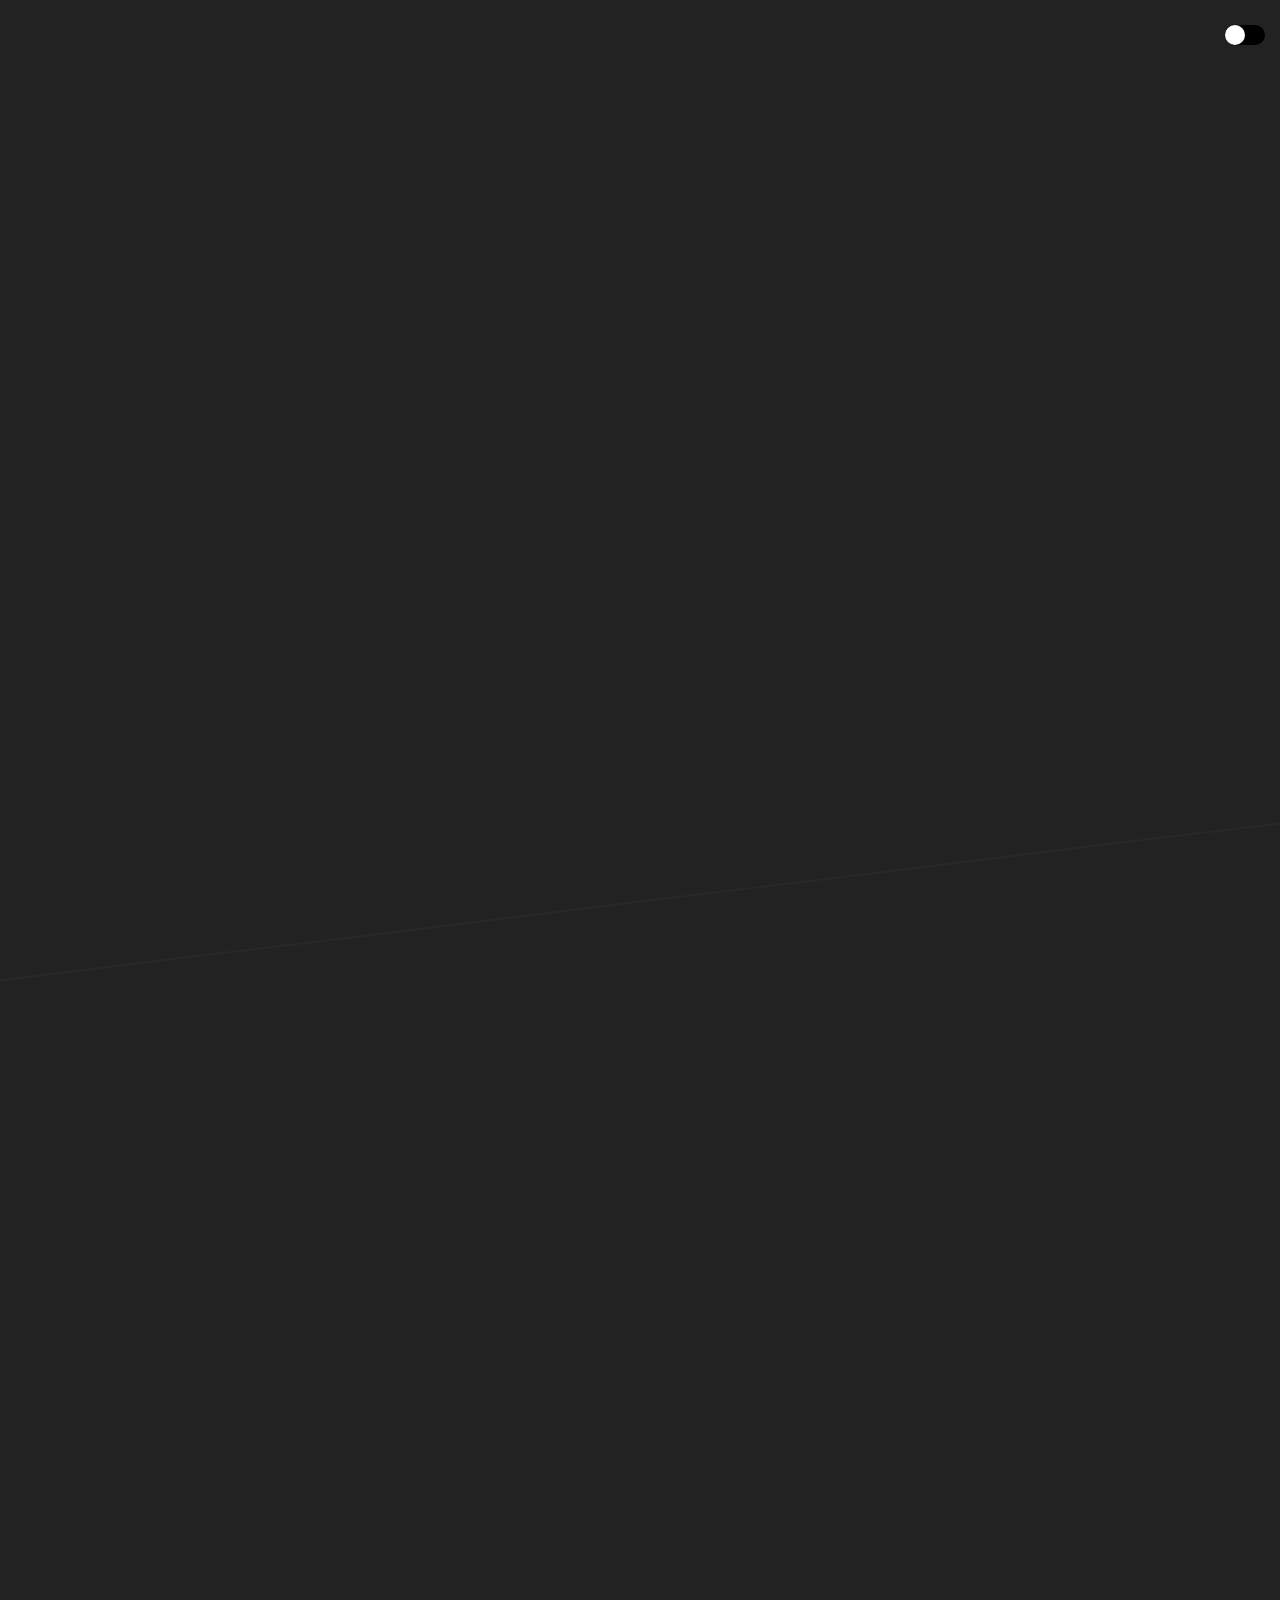
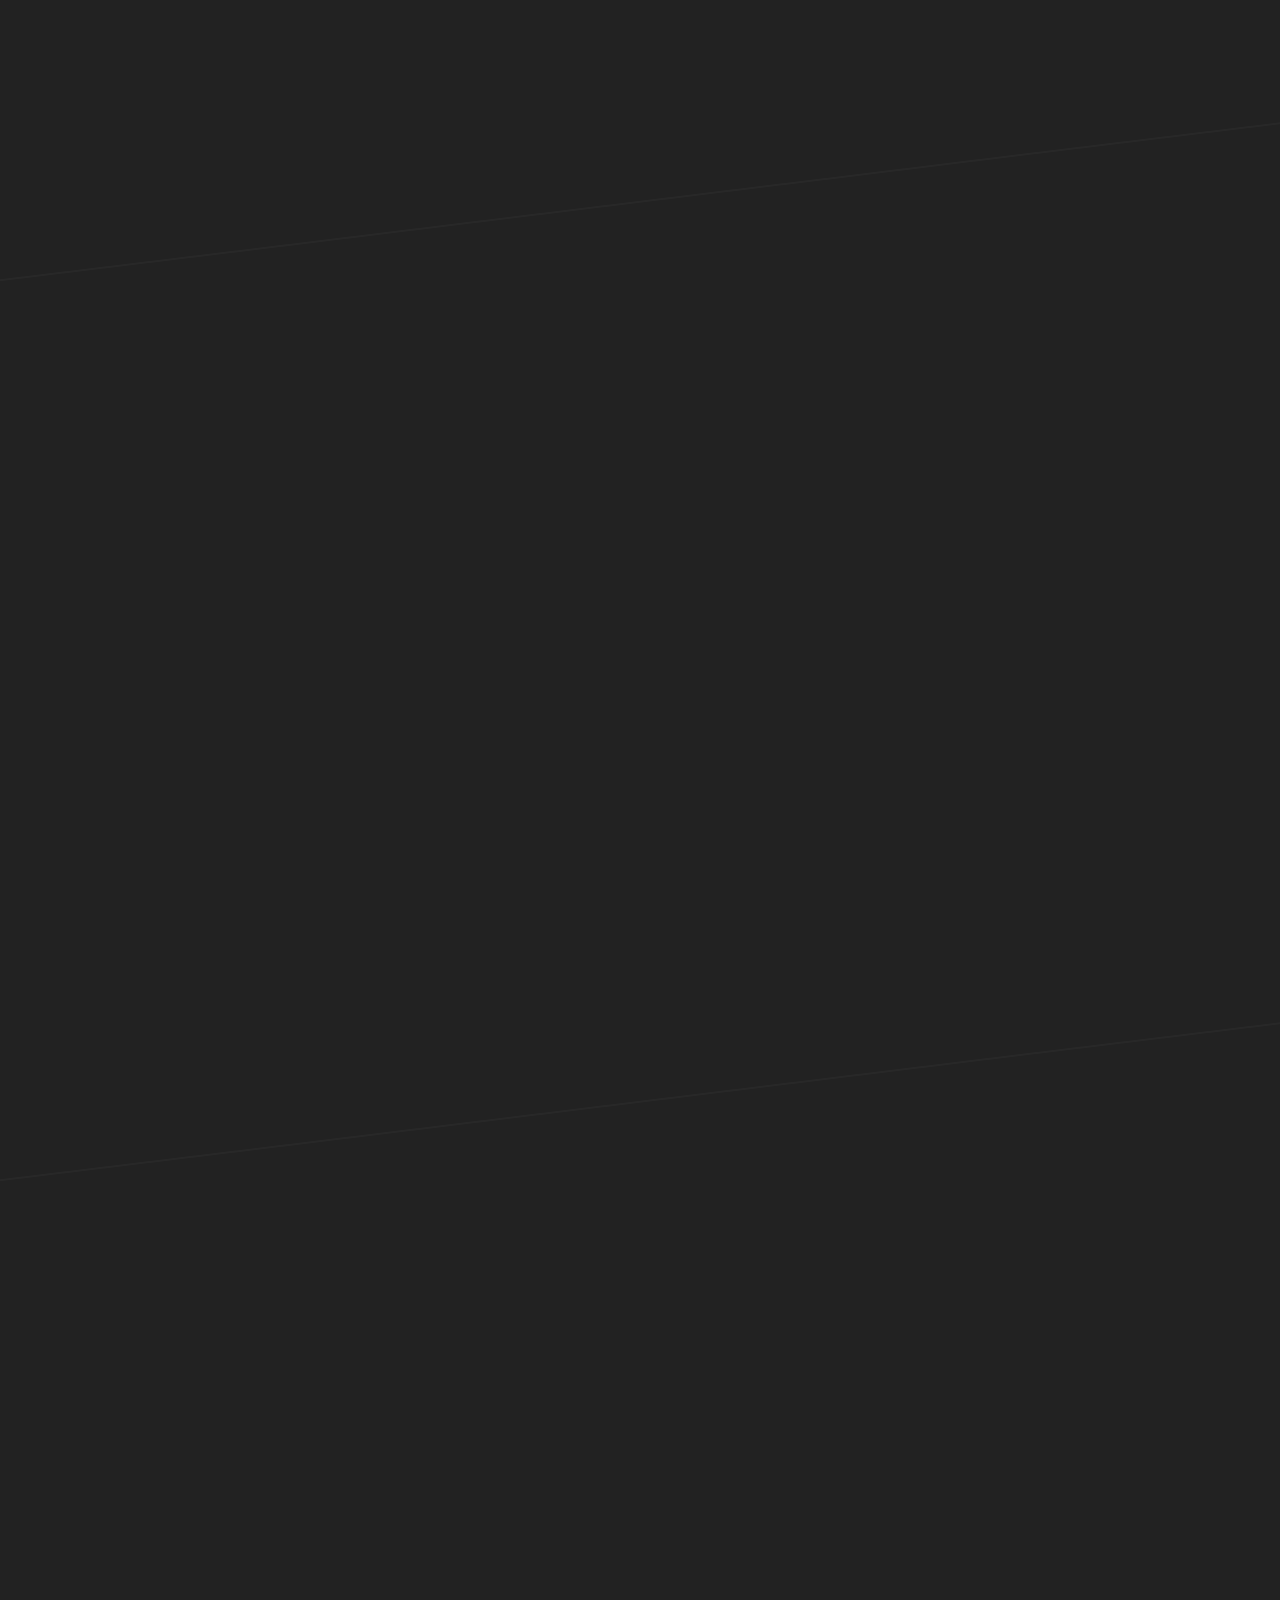
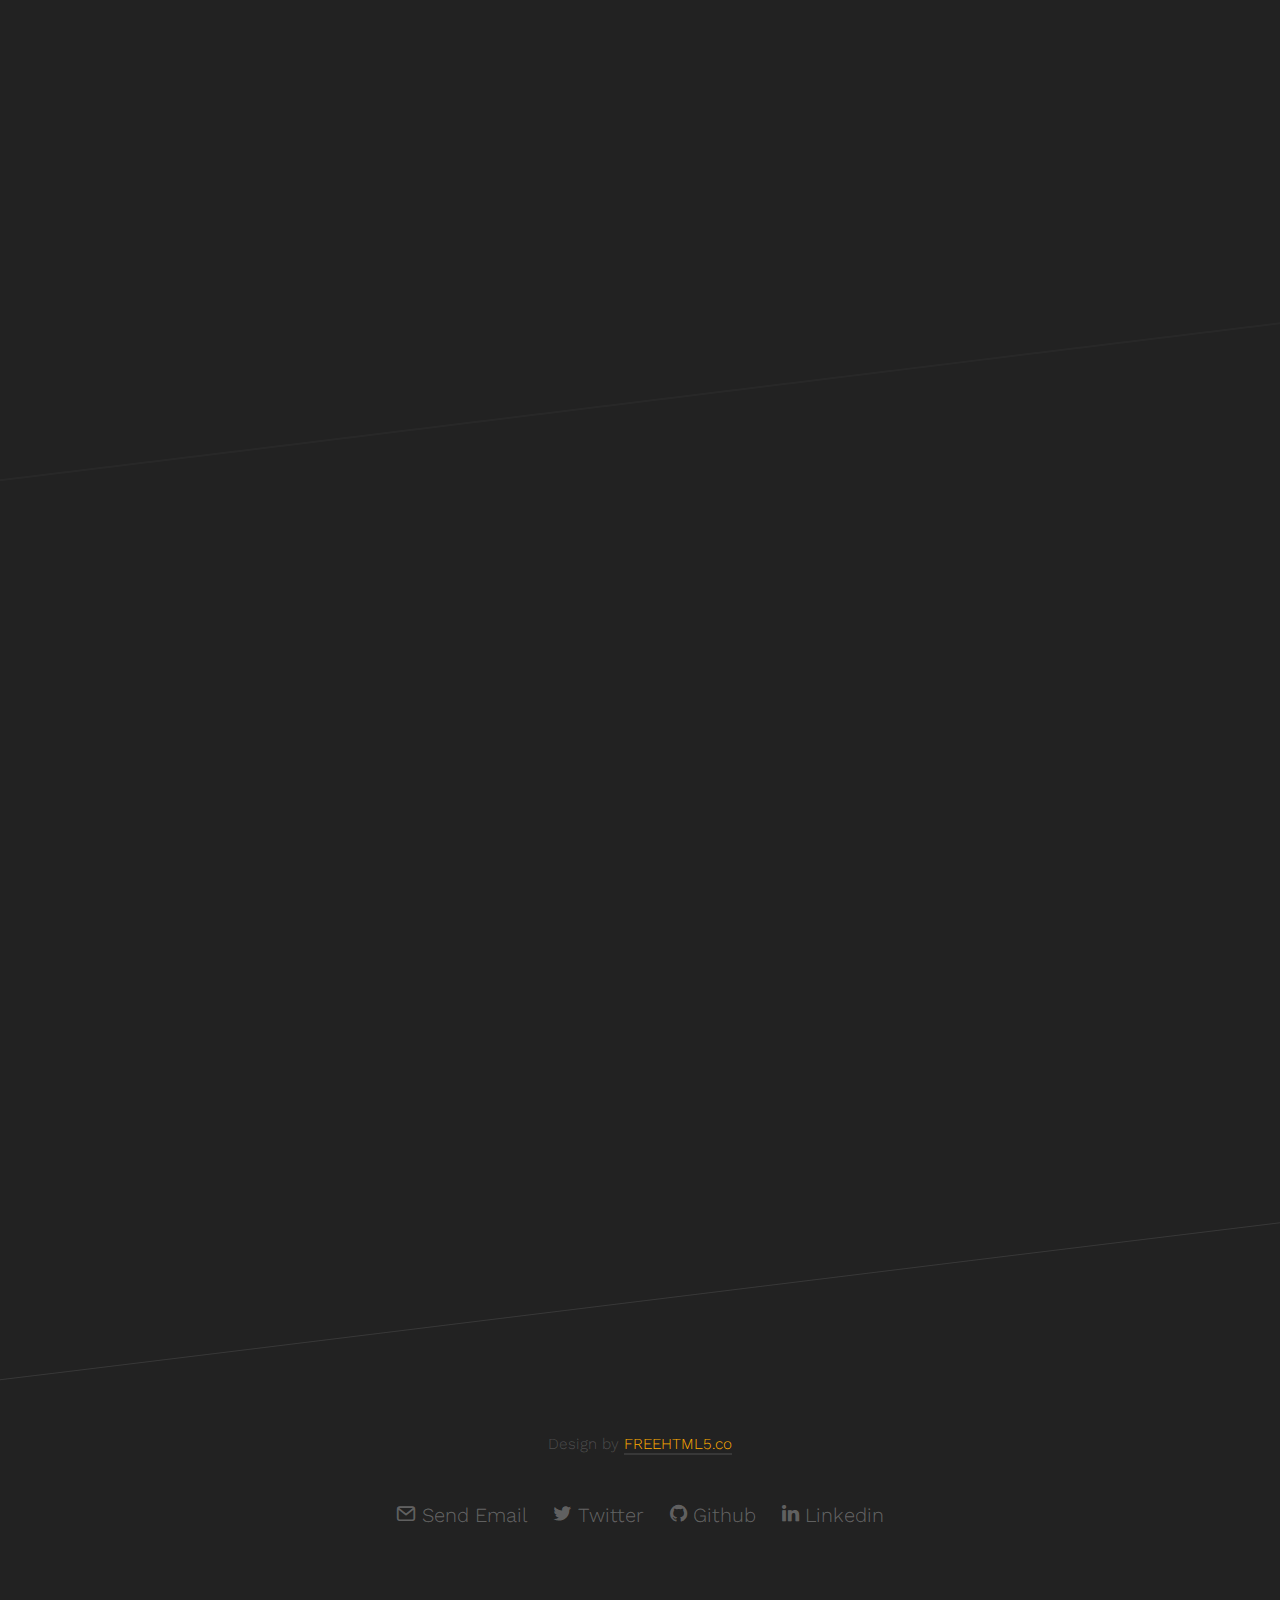
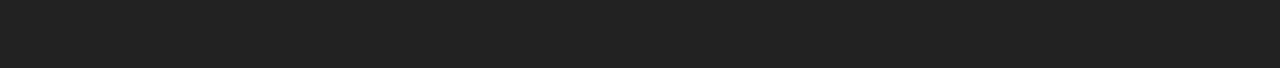
==== commit 41b93396: "Downloads" ====
--- a/index.html
+++ b/index.html
@@ -6,21 +6,8 @@
 <!--[if gt IE 8]><!--> <html class="no-js"> <!--<![endif]-->
 
 
-  <!-- 
-	//////////////////////////////////////////////////////
-
-	FREE HTML5 TEMPLATE 
-	DESIGNED & DEVELOPED by FREEHTML5.CO
-		
-	Website: 		http://freehtml5.co/
-	Email: 			info@freehtml5.co
-	Twitter: 		http://twitter.com/fh5co
-	Facebook: 		https://www.facebook.com/fh5co
-
-	//////////////////////////////////////////////////////
-	 -->
-
-  	<!-- Facebook and Twitter integration -->
+	<title>Edith Kamerman Aguilar</title>
+
 	<meta property="og:title" content=""/>
 	<meta property="og:image" content=""/>
 	<meta property="og:url" content=""/>
@@ -30,6 +17,9 @@
 	<meta name="twitter:image" content="" />
 	<meta name="twitter:url" content="" />
 	<meta name="twitter:card" content="" />
+
+	<link rel="shortcut icon" type="image/x-icon" href="./images/logo.png" />
+
 
 	<!-- Place favicon.ico and apple-touch-icon.png in the root directory -->
 	<link rel="shortcut icon" href="favicon.ico">
@@ -97,24 +87,27 @@
 	<div id="fh5co-page">
 		<nav id="fh5co-nav" role="navigation">
 			<ul>
-				<li class="animate-box fh5co-active"><a href="index.html" class="transition">Home</a></li>
+				<li class="animate-box fh5co-active"><a href="index.html" class="transition">My Projects</a></li>
 				<li class="animate-box"><a href="about.html" class="transition">About me</a></li>
-				<li class="animate-box"><a href="projects.html" class="transition">My Projects</a></li>
 			</ul>
 			<a class="style-toggle js-style-toggle" data-style="default" href="#">
 				<span class="fh5co-circle"></span>
 			</a>
 		</nav>
 		
-		<header id="fh5co-header" role="banner" class="fh5co-project js-fh5co-waypoint no-border" data-colorbg="#222222" data-next="yes">
+		<header id="fh5co-header" role="banner" class="fh5co-project js-fh5co-waypoint no-border" data-colorbg="#222222" data-next="yes" style="position: relative; background-image: url('images/banner.jpg'); background-size: cover; background-position: center; background-repeat: no-repeat;">
 			<div class="container">
 				<div class="fh5co-text-wrap animate-box">
 					<div class="fh5co-intro-text">
 						<h1>Edith Kamerman Aguilar</h1>
 						<h2>Video Game Design and Development Degree student</h2>
 					</div>
-				</div>
-			</div>
+					<div class="banner-section">
+						<img src="images/logo.png" alt="Banner" class="banner-img">
+					</div>
+				</div>
+			</div>
+			
 			<div class="btn-next animate-box fh5co-learn-more">
 				<a href="#" class="scroll-btn">
 					<span></span>
@@ -122,6 +115,12 @@
 				</a>
 			</div>
 		</header>
+
+		
+
+
+
+
 		<!-- data-colorbg="#8cc53e"  -->
 		<div class="fh5co-project js-fh5co-waypoint" data-bgcolor="" data-next="yes">
 			<div class="container">
@@ -135,7 +134,7 @@
 						</div>
 					</div>
 					<div class="fh5co-text col-md-4 animate-box">
-						<h2>Isao's Journey'</h2>
+						<h2>Isao's Journeys</h2>
 						<p></p>
 						<p>Accompany Isao on an intrepid adventure and lend him a hand by helping those most in need. Video game developed with colleagues for Doctors Without Borders</p>
 						<p><a href="isao.html" class="btn btn-light btn-outline transition">View Project</a></p>
@@ -148,15 +147,16 @@
 		<div class="fh5co-project js-fh5co-waypoint fh5co-reverse" data-colorbg="" data-next="yes">
 			<div class="container">
 				<div class="fh5co-project-inner row">
-					<div class="fh5co-imgs col-md-8 col-md-push-4 animate-box">
+					<div class="fh5co-imgs col-md-8 col-md-push-4 animate-box" >
 						<div class="img-holder-2 animate-box">
-							<img src="images/one_piece1.jpg" height="500" alt="One Piece Wiki">
-						</div>
-					</div>
+							<img src="images/one_piece_logo.png" height="500" alt="One Piece Wiki">
+						</div>
+					</div>
+					
 					<div class="fh5co-text col-md-4 col-md-pull-8 animate-box">
 						<h2>One Piece Wiki</h2>
 						<p>Check information about your favorite show such as the characters, crews and arcs. You'll be able to keep your favorites one</p>
-						<p><a href="work_1.html" class="btn btn-light btn-outline transition">View Project</a></p>
+						<p><a href="one_piece.html" class="btn btn-light btn-outline transition">View Project</a></p>
 					</div>
 				</div>
 
@@ -169,16 +169,13 @@
 				<div class="fh5co-project-inner row">
 					<div class="fh5co-imgs col-md-8 animate-box">
 						<div class="img-holder-1 animate-box">
-							<img src="images/Foxy_1.png" height = "">
-						</div>
-						<div class="img-holder-1 animate-box">
-							<img src="images/rocktite_1_small.png" height = "300" alt="Free HTML5 Bootstrap Template">
+							<img src="images/foxy_1.png">
 						</div>
 					</div>
 					<div class="fh5co-text col-md-4 animate-box">
-						<h2>Rocktite y Foxy - Modelado 3DMAX</h2>
-						<p>Modelos 3D realizados para un proyecto de la universidad.</p>
-						<p><a href="work_1.html" class="btn btn-light btn-outline transition">View Project</a></p>
+						<h2>Foxy The Pirate - 3D Model</h2>
+						<p>3d model of Foxy the pirate, character from the Five Nights at Freddy's saga</p>
+						<p><a href="foxy.html" class="btn btn-light btn-outline transition">View Project</a></p>
 					</div>
 				</div>
 
@@ -190,16 +187,13 @@
 				<div class="fh5co-project-inner row">
 					<div class="fh5co-imgs col-md-8 col-md-push-4 animate-box">
 						<div class="img-holder-1 animate-box">
-							<img src="images/work_4_large.jpg" alt="Free HTML5 Bootstrap Template">
-						</div>
-						<div class="img-holder-2 animate-box">
-							<img src="images/work_4_small.jpg" alt="Free HTML5 Bootstrap Template">
+							<img src="images/MysteryNook_Tittle.png" alt="Free HTML5 Bootstrap Template">
 						</div>
 					</div>
 					<div class="fh5co-text col-md-4 col-md-pull-8 animate-box">
-						<h2>Slant for Creatives</h2>
-						<p>Far far away, behind the word mountains, far from the countries Vokalia and Consonantia, there live the blind texts.</p>
-						<p><a href="work_1.html" class="btn btn-light btn-outline transition">View Project</a></p>
+						<h2>Mystery Nook</h2>
+						<p>An adventure minigame made for an exam</p>
+						<p><a href="https://edithka.itch.io/mystery-nook" class="btn btn-light btn-outline transition">Play minigame</a></p>
 					</div>
 				</div>
 
@@ -209,19 +203,19 @@
 			<div class="container">
 				<div class="row">
 					<div class="col-md-12 text-center">
-						<p><small>&copy; 2016 Hold. All Rights Reserved. <br> Created by <a href="http://freehtml5.co/" target="_blank">FREEHTML5.co</a> Demo Images: <a href="http://unsplash.com" target="_blank">Unsplash</a> </small> </p>
+						<p><small>Design by <a href="http://freehtml5.co/" target="_blank">FREEHTML5.co</a></small> </p>
 						<ul class="fh5co-social">
 							<li>
-								<a href="#"><i class="icon-twitter"></i></a>
-							</li>
-							<li>
-								<a href="#"><i class="icon-facebook"></i></a>
-							</li>
-							<li>
-								<a href="#"><i class="icon-instagram"></i></a>
-							</li>
-							<li>
-								<a href="#"><i class="icon-dribbble"></i></a>
+								<a href="mailto:edith.kamerman.dev@gmail.com"><i class="icon-mail2"></i> Send Email</a>
+							</li>
+							<li>
+								<a href="https://twitter.com/EdithKamerman"><i class="icon-twitter"></i> Twitter</a>
+							</li>
+							<li>
+								<a href="https://github.com/EdithKA"><i class="icon-github"></i> Github</a>
+							</li>
+							<li>
+								<a href="https://www.linkedin.com/in/edith-kamerman-537aba2a6/"><i class="icon-linkedin"></i> Linkedin</a>
 							</li>
 						</ul>
 					</div>
--- a/css/style.css
+++ b/css/style.css
@@ -1,49 +1,1002 @@
-/* css/style.css */
+@font-face {
+  font-family: 'icomoon';
+  src: url("../fonts/icomoon/icomoon.eot?srf3rx");
+  src: url("../fonts/icomoon/icomoon.eot?srf3rx#iefix") format("embedded-opentype"), url("../fonts/icomoon/icomoon.ttf?srf3rx") format("truetype"), url("../fonts/icomoon/icomoon.woff?srf3rx") format("woff"), url("../fonts/icomoon/icomoon.svg?srf3rx#icomoon") format("svg");
+  font-weight: normal;
+  font-style: normal;
+}
+/* =======================================================
+*
+* 	Template Style 
+*	Edit this section
+*
+* ======================================================= */
+html {
+  background: #222222;
+}
+
 body {
-    font-family: Arial, sans-serif;
-    margin: 0;
-    padding: 0;
-    background-color: #f4f4f4;
-}
-
-header {
-    background-color: #333;
-    color: #fff;
-    text-align: center;
-    padding: 20px 0;
-}
-
-h1 {
-    margin: 0;
-}
-
-.container {
-    max-width: 800px;
-    margin: 0 auto;
-    padding: 20px;
-}
-
-.tabs {
-    display: flex;
-    justify-content: center;
-}
-
-.tab {
-    padding: 10px 20px;
-    background-color: #333;
-    color: #fff;
-    cursor: pointer;
-    transition: background-color 0.3s;
-}
-
-.tab:hover {
-    background-color: #555;
-}
-
-.content {
-    display: none;
-}
-
-.content.active {
-    display: block;
-}
+  font-family: "Work Sans", Arial, sans-serif;
+  font-size: 18px;
+  line-height: 34px;
+  background: #222222;
+  font-weight: 300;
+  opacity: 0;
+  color: #222;
+}
+
+a {
+  color: #ffab00;
+  -webkit-transition: 0.5s;
+  -o-transition: 0.5s;
+  transition: 0.5s;
+  border-bottom: 2px solid rgba(255, 255, 255, 0.1);
+}
+a:hover, a:active, a:focus {
+  color: #fff;
+  outline: none;
+  text-decoration: none;
+  border-bottom: 2px solid white;
+}
+
+p, figure {
+  margin-bottom: 1.5em;
+}
+
+h1, h2, h3, h4, h5, h6 {
+  color: #fff;
+  font-family: "Work Sans", Arial, sans-serif;
+  font-weight: 400;
+  margin: 1.5em 0 1.5em 0;
+}
+
+::-webkit-selection {
+  color: #fff;
+  background: #000;
+}
+
+::-moz-selection {
+  color: #fff;
+  background: #000;
+}
+
+::selection {
+  color: #fff;
+  background: #000;
+}
+
+#fh5co-page {
+  overflow: hidden;
+}
+
+.btn {
+  margin-right: 4px;
+  margin-bottom: 4px;
+  font-family: "Work Sans", Arial, sans-serif;
+  font-size: 13px;
+  font-weight: 400;
+  text-transform: uppercase;
+  letter-spacing: 2px;
+  -webkit-border-radius: 0px;
+  -moz-border-radius: 0px;
+  -ms-border-radius: 0px;
+  border-radius: 0px;
+  -webkit-transition: 0.5s;
+  -o-transition: 0.5s;
+  transition: 0.5s;
+}
+.btn.btn-md {
+  padding: 10px 20px !important;
+}
+.btn.btn-lg {
+  padding: 18px 36px !important;
+}
+.btn:hover, .btn:active, .btn:focus {
+  box-shadow: none !important;
+  outline: none !important;
+}
+
+.btn-primary {
+  background: #ffab00;
+  color: #fff;
+  border: 2px solid #ffab00;
+}
+.btn-primary:hover, .btn-primary:focus, .btn-primary:active {
+  background: #ffb31a !important;
+  border-color: #ffb31a !important;
+}
+.btn-primary.btn-outline {
+  background: transparent;
+  color: #ffab00;
+  border: 2px solid #ffab00;
+}
+.btn-primary.btn-outline:hover, .btn-primary.btn-outline:focus, .btn-primary.btn-outline:active {
+  background: #ffab00;
+  color: #fff;
+}
+
+.btn-success {
+  background: #5cb85c;
+  color: #fff;
+  border: 2px solid #5cb85c;
+}
+.btn-success:hover, .btn-success:focus, .btn-success:active {
+  background: #4cae4c !important;
+  border-color: #4cae4c !important;
+}
+.btn-success.btn-outline {
+  background: transparent;
+  color: #5cb85c;
+  border: 2px solid #5cb85c;
+}
+.btn-success.btn-outline:hover, .btn-success.btn-outline:focus, .btn-success.btn-outline:active {
+  background: #5cb85c;
+  color: #fff;
+}
+
+.btn-info {
+  background: #5bc0de;
+  color: #fff;
+  border: 2px solid #5bc0de;
+}
+.btn-info:hover, .btn-info:focus, .btn-info:active {
+  background: #46b8da !important;
+  border-color: #46b8da !important;
+}
+.btn-info.btn-outline {
+  background: transparent;
+  color: #5bc0de;
+  border: 2px solid #5bc0de;
+}
+.btn-info.btn-outline:hover, .btn-info.btn-outline:focus, .btn-info.btn-outline:active {
+  background: #5bc0de;
+  color: #fff;
+}
+
+.btn-warning {
+  background: #f0ad4e;
+  color: #fff;
+  border: 2px solid #f0ad4e;
+}
+.btn-warning:hover, .btn-warning:focus, .btn-warning:active {
+  background: #eea236 !important;
+  border-color: #eea236 !important;
+}
+.btn-warning.btn-outline {
+  background: transparent;
+  color: #f0ad4e;
+  border: 2px solid #f0ad4e;
+}
+.btn-warning.btn-outline:hover, .btn-warning.btn-outline:focus, .btn-warning.btn-outline:active {
+  background: #f0ad4e;
+  color: #fff;
+}
+
+.btn-danger {
+  background: #d9534f;
+  color: #fff;
+  border: 2px solid #d9534f;
+}
+.btn-danger:hover, .btn-danger:focus, .btn-danger:active {
+  background: #d43f3a !important;
+  border-color: #d43f3a !important;
+}
+.btn-danger.btn-outline {
+  background: transparent;
+  color: #d9534f;
+  border: 2px solid #d9534f;
+}
+.btn-danger.btn-outline:hover, .btn-danger.btn-outline:focus, .btn-danger.btn-outline:active {
+  background: #d9534f;
+  color: #fff;
+}
+
+.btn-light {
+  background: #fff;
+  color: #fff;
+  border: 2px solid #fff;
+}
+.btn-light:hover, .btn-light:focus, .btn-light:active {
+  background: #fff;
+  border-color: #fff;
+}
+.btn-light.btn-outline {
+  background: transparent;
+  color: #fff;
+  border: 2px solid #fff;
+}
+.btn-light.btn-outline:hover, .btn-light.btn-outline:focus, .btn-light.btn-outline:active {
+  background: #fff;
+  color: #000;
+}
+
+.btn-outline {
+  background: none;
+  border: 2px solid gray;
+  font-size: 16px;
+  -webkit-transition: 0.3s;
+  -o-transition: 0.3s;
+  transition: 0.3s;
+}
+.btn-outline:hover, .btn-outline:focus, .btn-outline:active {
+  box-shadow: none;
+}
+
+#fh5co-nav {
+  text-align: center;
+  position: absolute;
+  width: 100%;
+  z-index: 99;
+}
+#fh5co-nav ul {
+  padding: 0;
+  margin: 0;
+}
+#fh5co-nav ul li {
+  padding: 0;
+  margin: 0;
+  list-style: none;
+  display: -moz-inline-stack;
+  display: inline-block;
+  zoom: 1;
+  *display: inline;
+}
+#fh5co-nav ul li a {
+  color: rgba(255, 255, 255, 0.5);
+  padding: 20px 0 5px 0px;
+  margin-left: 10px;
+  margin-right: 10px;
+  border-bottom: transparent 2px solid;
+  display: -moz-inline-stack;
+  display: inline-block;
+  zoom: 1;
+  *display: inline;
+  -webkit-transition: 0.5s;
+  -o-transition: 0.5s;
+  transition: 0.5s;
+}
+#fh5co-nav ul li a:hover, #fh5co-nav ul li a:focus, #fh5co-nav ul li a:active {
+  color: white;
+  border-bottom: white 2px solid;
+}
+#fh5co-nav ul li.fh5co-active a {
+  color: white;
+  border-bottom: rgba(255, 255, 255, 0.1) 2px solid;
+}
+
+#fh5co-header {
+  height: 100vh;
+  width: 100vw;
+  position: relative;
+  content: 'viewport-units-buggyfill; height:100vh; width: 100vw';
+  display: table;
+}
+@media screen and (max-width: 768px) {
+  #fh5co-header {
+    height: auto !important;
+    padding: 3em 0;
+    width: 100vw;
+    content: 'viewport-units-buggyfill; width: 100vw';
+  }
+}
+#fh5co-header .fh5co-text-wrap {
+  height: 100vh;
+  width: 100vw;
+  content: 'viewport-units-buggyfill; height:100vh; width: 100vw';
+  display: table-cell;
+  vertical-align: middle;
+}
+@media screen and (max-width: 768px) {
+  #fh5co-header .fh5co-text-wrap {
+    height: auto !important;
+    padding: 3em 0;
+    height: 100vh;
+    width: 100vw;
+    content: 'viewport-units-buggyfill; height:100vh; width: 100vw';
+  }
+}
+#fh5co-header .fh5co-intro-text {
+  -webkit-transform: skewY(-7deg);
+  -moz-transform: skewY(-7deg);
+  -ms-transform: skewY(-7deg);
+  -o-transform: skewY(-7deg);
+  transform: skewY(-7deg);
+  text-align: center;
+}
+#fh5co-header .fh5co-intro-text2 {
+
+  text-align: center;
+}
+#fh5co-header h1 {
+  font-size: 3.5em;
+  line-height: 100px;
+  font-weight: 600;
+  letter-spacing: 15px;
+  margin: 0;
+  padding: 0;
+  text-transform: uppercase;
+  color: #fff;
+  -webkit-transition: 0.5s;
+  -o-transition: 0.5s;
+  transition: 0.5s;
+}
+#fh5co-header h1 span {
+  font-family: "Playfair Display", Times, serif;
+  font-style: italic;
+  text-transform: none !important;
+}
+@media screen and (max-width: 1200px) {
+  #fh5co-header h1 {
+    font-size: 2.9em;
+    line-height: 80px;
+    font-weight: 700;
+    letter-spacing: 9px;
+  }
+}
+@media screen and (max-width: 768px) {
+  #fh5co-header h1 {
+    font-size: 2.2em;
+    line-height: 60px;
+    font-weight: 700;
+    letter-spacing: 9px;
+  }
+}
+@media screen and (max-width: 480px) {
+  #fh5co-header h1 {
+    font-size: 1.5em;
+    line-height: 50px;
+    font-weight: 400;
+    letter-spacing: 2px;
+  }
+}
+#fh5co-header span {
+  margin: 0;
+  padding: 0;
+}
+#fh5co-header h2 {
+  font-family: "Playfair Display", Times, serif;
+  font-weight: 400;
+  font-size: 24px;
+  line-height: 34px;
+  font-style: italic;
+  letter-spacing: .09em;
+}
+@media screen and (max-width: 480px) {
+  #fh5co-header h2 {
+    font-weight: 400;
+    font-size: 18px;
+    line-height: 30px;
+  }
+}
+
+.btn-next {
+  position: absolute;
+  bottom: 2em;
+  left: 50%;
+}
+@media screen and (max-width: 480px) {
+  .btn-next {
+    bottom: 4px;
+  }
+}
+.btn-next a {
+  display: block;
+  text-align: center;
+  -webkit-transition: 0.5s;
+  -o-transition: 0.5s;
+  transition: 0.5s;
+  border-bottom: none;
+}
+.btn-next a span {
+  display: block;
+  color: rgba(255, 255, 255, 0.3);
+  font-size: 18px;
+  letter-spacing: 1px;
+  font-weight: 300;
+  -webkit-transition: 0.5s;
+  -o-transition: 0.5s;
+  transition: 0.5s;
+}
+.btn-next a i {
+  -webkit-transition: 0.5s;
+  -o-transition: 0.5s;
+  transition: 0.5s;
+  font-size: 20px;
+  color: rgba(255, 255, 255, 0.3);
+  color: #ffab00;
+}
+@media screen and (max-width: 480px) {
+  .btn-next a i {
+    font-size: 20px;
+  }
+}
+.btn-next a:hover {
+  color: rgba(255, 255, 255, 0.7);
+}
+.btn-next a:hover span {
+  color: rgba(255, 255, 255, 0.7);
+}
+.btn-next a:hover i {
+  color: #ffab00;
+}
+
+.fh5co-bio-photo img {
+  max-width: 100%;
+  -webkit-box-shadow: 6px 24px 61px -12px rgba(0, 0, 0, 0.49);
+  -moz-box-shadow: 6px 24px 61px -12px rgba(0, 0, 0, 0.49);
+  -ms-box-shadow: 6px 24px 61px -12px rgba(0, 0, 0, 0.49);
+  -o-box-shadow: 6px 24px 61px -12px rgba(0, 0, 0, 0.49);
+  box-shadow: 6px 24px 61px -12px rgba(0, 0, 0, 0.49);
+  -webkit-transition: 0.5s;
+  -o-transition: 0.5s;
+  transition: 0.5s;
+  -webkit-border-radius: 7px;
+  -moz-border-radius: 7px;
+  -ms-border-radius: 7px;
+  border-radius: 7px;
+}
+
+.fh5co-project {
+  height: 100vh;
+  width: 100vw;
+  content: 'viewport-units-buggyfill; height:100vh; width:100vw';
+  display: table;
+  position: relative;
+}
+.fh5co-project:before {
+  content: "";
+  position: absolute;
+  top: 0;
+  right: 0;
+  left: 0;
+  height: 2px;
+  background: rgba(255, 255, 255, 0.03);
+  width: 101%;
+  -webkit-transform: skewY(-7deg);
+  -moz-transform: skewY(-7deg);
+  -ms-transform: skewY(-7deg);
+  -o-transform: skewY(-7deg);
+  transform: skewY(-7deg);
+}
+.fh5co-project.no-border {
+  border-bottom: none;
+}
+.fh5co-project.no-border:before {
+  display: none;
+}
+@media screen and (max-width: 768px) {
+  .fh5co-project {
+    height: inherit !important;
+    padding: 3em 0;
+  }
+}
+.fh5co-project .fh5co-project-inner {
+  display: table-cell;
+  vertical-align: middle;
+  height: 100vh;
+  width: 100vw;
+  content: 'viewport-units-buggyfill; height:100vh; width:100vw';
+  position: relative;
+}
+@media screen and (max-width: 768px) {
+  .fh5co-project .fh5co-project-inner {
+    float: left;
+    width: 100%;
+    height: inherit !important;
+    padding: 3em 0;
+    width: 100vw;
+    content: 'viewport-units-buggyfill; width:100vw';
+  }
+}
+.fh5co-project .fh5co-imgs {
+  height: calc(100% - 50%);
+  position: relative;
+  margin-top: 20px;
+}
+@media screen and (max-width: 768px) {
+  .fh5co-project .fh5co-imgs {
+    margin-bottom: 30px;
+  }
+}
+.fh5co-project .fh5co-imgs .img-holder-1,
+.fh5co-project .fh5co-imgs .img-holder-2 {
+  position: absolute;
+  -webkit-border-radius: 7px;
+  -moz-border-radius: 7px;
+  -ms-border-radius: 7px;
+  border-radius: 7px;
+}
+@media screen and (max-width: 768px) {
+  .fh5co-project .fh5co-imgs .img-holder-1,
+  .fh5co-project .fh5co-imgs .img-holder-2 {
+    position: relative;
+  }
+}
+.fh5co-project .fh5co-imgs .img-holder-1 img,
+.fh5co-project .fh5co-imgs .img-holder-2 img {
+  max-width: 100%;
+  -webkit-box-shadow: 6px 24px 61px -12px rgba(0, 0, 0, 0.49);
+  -moz-box-shadow: 6px 24px 61px -12px rgba(0, 0, 0, 0.49);
+  -ms-box-shadow: 6px 24px 61px -12px rgba(0, 0, 0, 0.49);
+  -o-box-shadow: 6px 24px 61px -12px rgba(0, 0, 0, 0.49);
+  box-shadow: 6px 24px 61px -12px rgba(0, 0, 0, 0.49);
+  -webkit-transition: 0.5s;
+  -o-transition: 0.5s;
+  transition: 0.5s;
+  -webkit-border-radius: 7px;
+  -moz-border-radius: 7px;
+  -ms-border-radius: 7px;
+  border-radius: 7px;
+}
+.fh5co-project .fh5co-imgs .img-holder-1 {
+  left: 0;
+  bottom: 0;
+}
+@media screen and (max-width: 768px) {
+  .fh5co-project .fh5co-imgs .img-holder-1 {
+    right: 0;
+  }
+}
+.fh5co-project .fh5co-imgs .img-holder-2 {
+  bottom: -2em;
+  right: 50px;
+}
+@media screen and (max-width: 768px) {
+  .fh5co-project .fh5co-imgs .img-holder-2 {
+    position: absolute;
+  }
+}
+@media screen and (max-width: 480px) {
+  .fh5co-project .fh5co-imgs .img-holder-2 {
+    right: 30px;
+    bottom: -1em;
+  }
+  .fh5co-project .fh5co-imgs .img-holder-2 img {
+    -webkit-transition: 0.5s;
+    -o-transition: 0.5s;
+    transition: 0.5s;
+    max-width: 100%;
+    height: 194px;
+  }
+}
+.fh5co-project.fh5co-reverse .img-holder-1 {
+  left: auto;
+  right: 0;
+}
+.fh5co-project.fh5co-reverse .img-holder-1 img {
+  text-align: right;
+}
+.fh5co-project.fh5co-reverse .img-holder-2 {
+  bottom: -2em;
+  right: auto;
+  left: 50px;
+}
+@media screen and (max-width: 768px) {
+  .fh5co-project.fh5co-reverse .img-holder-2 {
+    position: absolute;
+    left: auto;
+    right: 50px;
+  }
+}
+@media screen and (max-width: 480px) {
+  .fh5co-project.fh5co-reverse .img-holder-2 {
+    right: 30px;
+    bottom: -1em;
+  }
+  .fh5co-project.fh5co-reverse .img-holder-2 img {
+    -webkit-transition: 0.5s;
+    -o-transition: 0.5s;
+    transition: 0.5s;
+    max-width: 100%;
+    height: 194px;
+  }
+}
+.fh5co-project .fh5co-text {
+  padding-top: 3em;
+}
+.fh5co-project .fh5co-text h2 {
+  color: white;
+  margin-bottom: 20px;
+}
+.fh5co-project .fh5co-text p {
+  color: rgba(255, 255, 255, 0.5);
+}
+
+#fh5co-main,
+.fh5co-section {
+  padding: 7em 0;
+  position: relative;
+  color: rgba(255, 255, 255, 0.5);
+}
+#fh5co-main small,
+.fh5co-section small {
+  font-size: 13px;
+}
+#fh5co-main .fh5co-lead,
+.fh5co-section .fh5co-lead {
+  font-size: 26px;
+  line-height: 38px;
+  color: rgba(255, 255, 255, 0.6);
+}
+@media screen and (max-width: 768px) {
+  #fh5co-main .fh5co-lead,
+  .fh5co-section .fh5co-lead {
+    font-size: 22px;
+    line-height: 34px;
+  }
+}
+
+#fh5co-footer {
+  padding: 7em 0em;
+  color: rgba(255, 255, 255, 0.2);
+  position: relative;
+}
+#fh5co-footer:before {
+  content: "";
+  position: absolute;
+  top: 0;
+  right: 0;
+  left: 0;
+  height: 1px;
+  background: rgba(255, 255, 255, 0.1);
+  width: 101%;
+  -webkit-transform: skewY(-7deg);
+  -moz-transform: skewY(-7deg);
+  -ms-transform: skewY(-7deg);
+  -o-transform: skewY(-7deg);
+  transform: skewY(-7deg);
+}
+
+.fh5co-project-detail {
+  padding: 7em 0;
+  position: relative;
+  color: rgba(255, 255, 255, 0.3);
+}
+.fh5co-project-detail:before {
+  content: "";
+  position: absolute;
+  top: 0;
+  right: 0;
+  left: 0;
+  height: 1px;
+  background: rgba(255, 255, 255, 0.1);
+  width: 101%;
+  -webkit-transform: skewY(-7deg);
+  -moz-transform: skewY(-7deg);
+  -ms-transform: skewY(-7deg);
+  -o-transform: skewY(-7deg);
+  transform: skewY(-7deg);
+}
+
+.fh5co-section-heading {
+  margin-top: 0px;
+  line-height: 38px;
+  font-size: 13px;
+  letter-spacing: 2px;
+  text-transform: uppercase;
+}
+.fh5co-section-heading .fh5co-number {
+  color: rgba(255, 255, 255, 0.2);
+  padding-bottom: 2px;
+  margin-right: 10px;
+  display: -moz-inline-stack;
+  display: inline-block;
+  zoom: 1;
+  *display: inline;
+}
+.fh5co-section-heading .fh5co-number sup {
+  top: -.25em;
+  position: relative;
+}
+
+.fh5co-testimony {
+  padding: 0;
+  margin: 0;
+  border-left: none;
+}
+.fh5co-testimony p {
+  font-family: "Work Sans", Arial, sans-serif;
+  font-size: 20px;
+  line-height: 38px;
+  font-style: italic;
+  color: rgba(255, 255, 255, 0.7);
+}
+.fh5co-testimony .fh5co-quote {
+  margin-bottom: 10px;
+}
+.fh5co-testimony p cite {
+  color: rgba(255, 255, 255, 0.5);
+}
+
+.fh5co-social {
+  padding: 0;
+  margin: 0;
+}
+.fh5co-social li {
+  padding: 0;
+  margin: 0;
+  list-style: none;
+  display: -moz-inline-stack;
+  display: inline-block;
+  zoom: 1;
+  *display: inline;
+}
+.fh5co-social li a {
+  padding: 10px;
+  font-size: 20px;
+  color: rgba(255, 255, 255, 0.3);
+  border-bottom: none;
+  display: -moz-inline-stack;
+  display: inline-block;
+  zoom: 1;
+  *display: inline;
+  -webkit-transition: 0.5s;
+  -o-transition: 0.5s;
+  transition: 0.5s;
+}
+.fh5co-social li a:hover {
+  color: rgba(255, 255, 255, 0.7);
+}
+.fh5co-social.fh5co-stack li {
+  display: block;
+}
+.fh5co-social.fh5co-stack li a {
+  display: block;
+  padding: 5px 10px;
+  border-bottom: none;
+}
+.fh5co-social.fh5co-stack li i {
+  width: 24px;
+  top: 2px;
+  position: relative;
+  display: -moz-inline-stack;
+  display: inline-block;
+  zoom: 1;
+  *display: inline;
+  margin-right: 10px;
+}
+
+#fh5co-map {
+  height: 500px;
+  width: 100%;
+}
+@media screen and (max-width: 480px) {
+  #fh5co-map {
+    height: 250px;
+  }
+}
+
+.fh5co-list-style-1 {
+  padding: 0;
+  margin: 0 0 1.5em 0;
+}
+.fh5co-list-style-1.fh5co-inline {
+  float: left;
+  margin-right: 3em;
+}
+@media screen and (max-width: 480px) {
+  .fh5co-list-style-1.fh5co-inline {
+    margin-right: 0px;
+    float: none;
+  }
+}
+.fh5co-list-style-1 li {
+  list-style: none;
+  padding-left: 2em;
+  position: relative;
+}
+.fh5co-list-style-1 li:before {
+  content: "";
+  left: 0;
+  top: .75em;
+  position: absolute;
+  width: 7px;
+  height: 7px;
+  -webkit-border-radius: 50%;
+  -moz-border-radius: 50%;
+  -ms-border-radius: 50%;
+  border-radius: 50%;
+  background: rgba(255, 255, 255, 0.5);
+  background: #ffab00;
+}
+
+.flexslider {
+  background: none;
+  border: none;
+}
+.flexslider img {
+  -webkit-transition: 0.5s;
+  -o-transition: 0.5s;
+  transition: 0.5s;
+  -webkit-border-radius: 7px;
+  -moz-border-radius: 7px;
+  -ms-border-radius: 7px;
+  border-radius: 7px;
+}
+.flexslider .flex-control-paging li a {
+  background: white;
+  box-shadow: none !important;
+}
+.flexslider .flex-control-nav {
+  bottom: -60px;
+}
+
+.style-toggle {
+  position: absolute;
+  z-index: 999;
+  top: 25px;
+  right: 15px;
+  background: black;
+  width: 40px;
+  height: 20px;
+  border-bottom: none !important;
+  -webkit-transition: 0.5s;
+  -o-transition: 0.5s;
+  transition: 0.5s;
+  -webkit-border-radius: 100px;
+  -moz-border-radius: 100px;
+  -ms-border-radius: 100px;
+  border-radius: 100px;
+  display: -moz-inline-stack;
+  display: inline-block;
+  zoom: 1;
+  *display: inline;
+}
+.style-toggle .fh5co-circle {
+  height: 20px;
+  width: 20px;
+  -webkit-transition: 0.5s;
+  -o-transition: 0.5s;
+  transition: 0.5s;
+  background: white;
+  -webkit-box-shadow: 0px 0 2px 0px rgba(0, 0, 0, 0.49);
+  -moz-box-shadow: 0px 0 2px 0px rgba(0, 0, 0, 0.49);
+  -ms-box-shadow: 0px 0 2px 0px rgba(0, 0, 0, 0.49);
+  -o-box-shadow: 0px 0 2px 0px rgba(0, 0, 0, 0.49);
+  box-shadow: 0px 0 2px 0px rgba(0, 0, 0, 0.49);
+  -webkit-border-radius: 100px;
+  -moz-border-radius: 100px;
+  -ms-border-radius: 100px;
+  border-radius: 100px;
+  display: block;
+}
+.style-toggle.active .fh5co-circle {
+  height: 20px;
+  width: 20px;
+  position: relative;
+  margin-left: 20px;
+  -webkit-transition: 0.5s;
+  -o-transition: 0.5s;
+  transition: 0.5s;
+  background: white;
+  -webkit-box-shadow: 0px 0 2px 0px rgba(0, 0, 0, 0.49);
+  -moz-box-shadow: 0px 0 2px 0px rgba(0, 0, 0, 0.49);
+  -ms-box-shadow: 0px 0 2px 0px rgba(0, 0, 0, 0.49);
+  -o-box-shadow: 0px 0 2px 0px rgba(0, 0, 0, 0.49);
+  box-shadow: 0px 0 2px 0px rgba(0, 0, 0, 0.49);
+  -webkit-border-radius: 100px;
+  -moz-border-radius: 100px;
+  -ms-border-radius: 100px;
+  border-radius: 100px;
+  display: block;
+}
+
+@media screen and (max-width: 480px) {
+  .col-xxs-12 {
+    float: none;
+    width: 100%;
+  }
+}
+
+.btn-cta {
+  padding: 20px 30px !important;
+  width: 200px;
+  font-size: 18px;
+}
+@media screen and (max-width: 480px) {
+  .btn-cta {
+    padding: 10px 30px !important;
+    width: 100%;
+  }
+}
+
+.row-bottom-padded-lg {
+  padding-bottom: 7em;
+}
+@media screen and (max-width: 768px) {
+  .row-bottom-padded-lg {
+    padding-bottom: 2em;
+  }
+}
+
+.row-top-padded-lg {
+  padding-top: 7em;
+}
+@media screen and (max-width: 768px) {
+  .row-top-padded-lg {
+    padding-top: 2em;
+  }
+}
+
+.row-bottom-padded-md {
+  padding-bottom: 4em;
+}
+@media screen and (max-width: 768px) {
+  .row-bottom-padded-md {
+    padding-bottom: 2em;
+  }
+}
+
+.row-top-padded-md {
+  padding-top: 4em;
+}
+@media screen and (max-width: 768px) {
+  .row-top-padded-md {
+    padding-top: 2em;
+  }
+}
+
+.row-bottom-padded-sm {
+  padding-bottom: 2em;
+}
+@media screen and (max-width: 768px) {
+  .row-bottom-padded-sm {
+    padding-bottom: 2em;
+  }
+}
+
+.row-top-padded-sm {
+  padding-top: 2em;
+}
+@media screen and (max-width: 768px) {
+  .row-top-padded-sm {
+    padding-top: 2em;
+  }
+}
+
+.no-js #loader {
+  display: none;
+}
+
+.js #loader {
+  display: block;
+  position: absolute;
+  left: 100px;
+  top: 0;
+}
+
+.fh5co-loader {
+  position: fixed;
+  left: 0px;
+  top: 0px;
+  width: 100%;
+  height: 100%;
+  z-index: 9999;
+  background: url(../images/hourglass.svg) center no-repeat #222222;
+}
+
+.js .animate-box {
+  opacity: 0;
+}
+
+/*# sourceMappingURL=style.css.map */
+
+.banner-section {
+  text-align: center;
+  margin: 20px 0; /* Ajusta el margen según tus necesidades */
+}
+
+.banner-img {
+  max-width: 20%;
+  height: auto;
+}
+
+.image-container {
+  text-align: center; /* Centra el contenido */
+}
+
+.reduced-center {
+  max-width: 50%; /* Ajusta este valor para reducir la imagen */
+  height: auto;
+  display: inline-block; /* Asegura que la imagen se centre correctamente */
+}
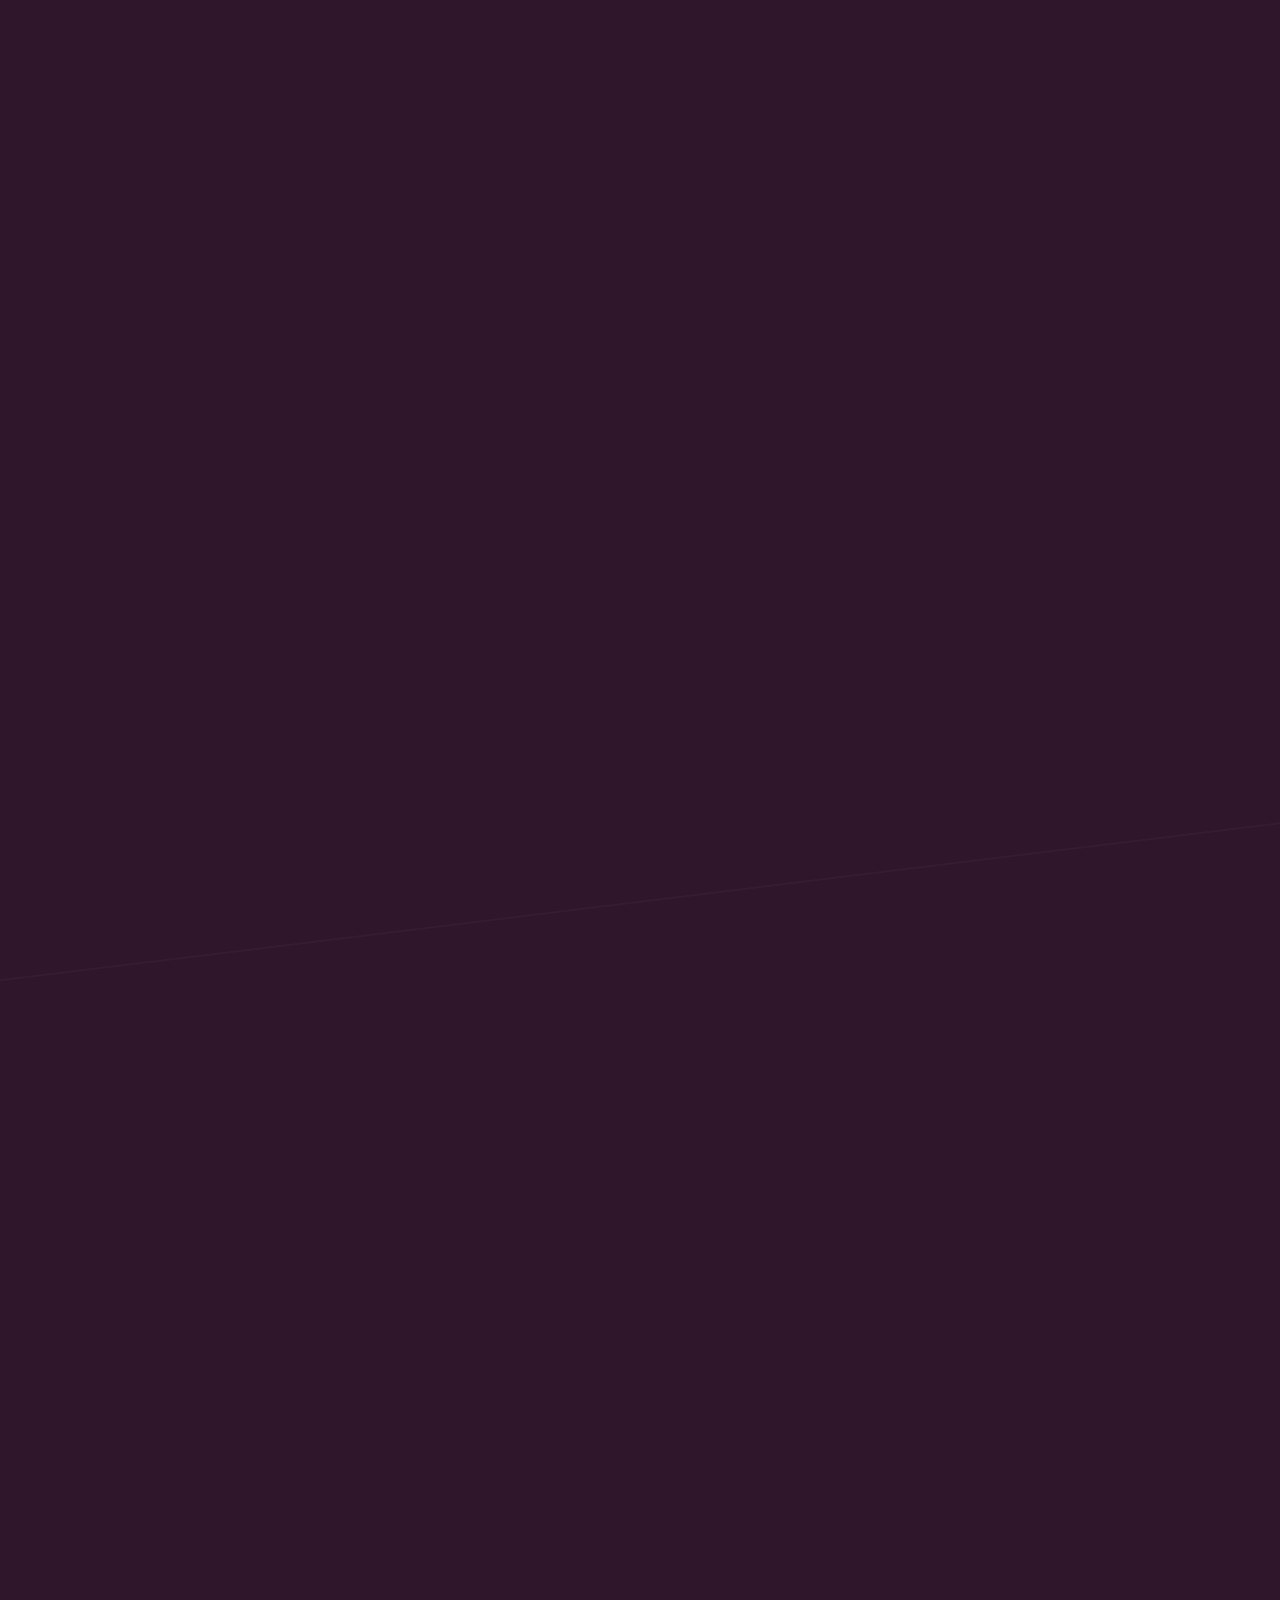
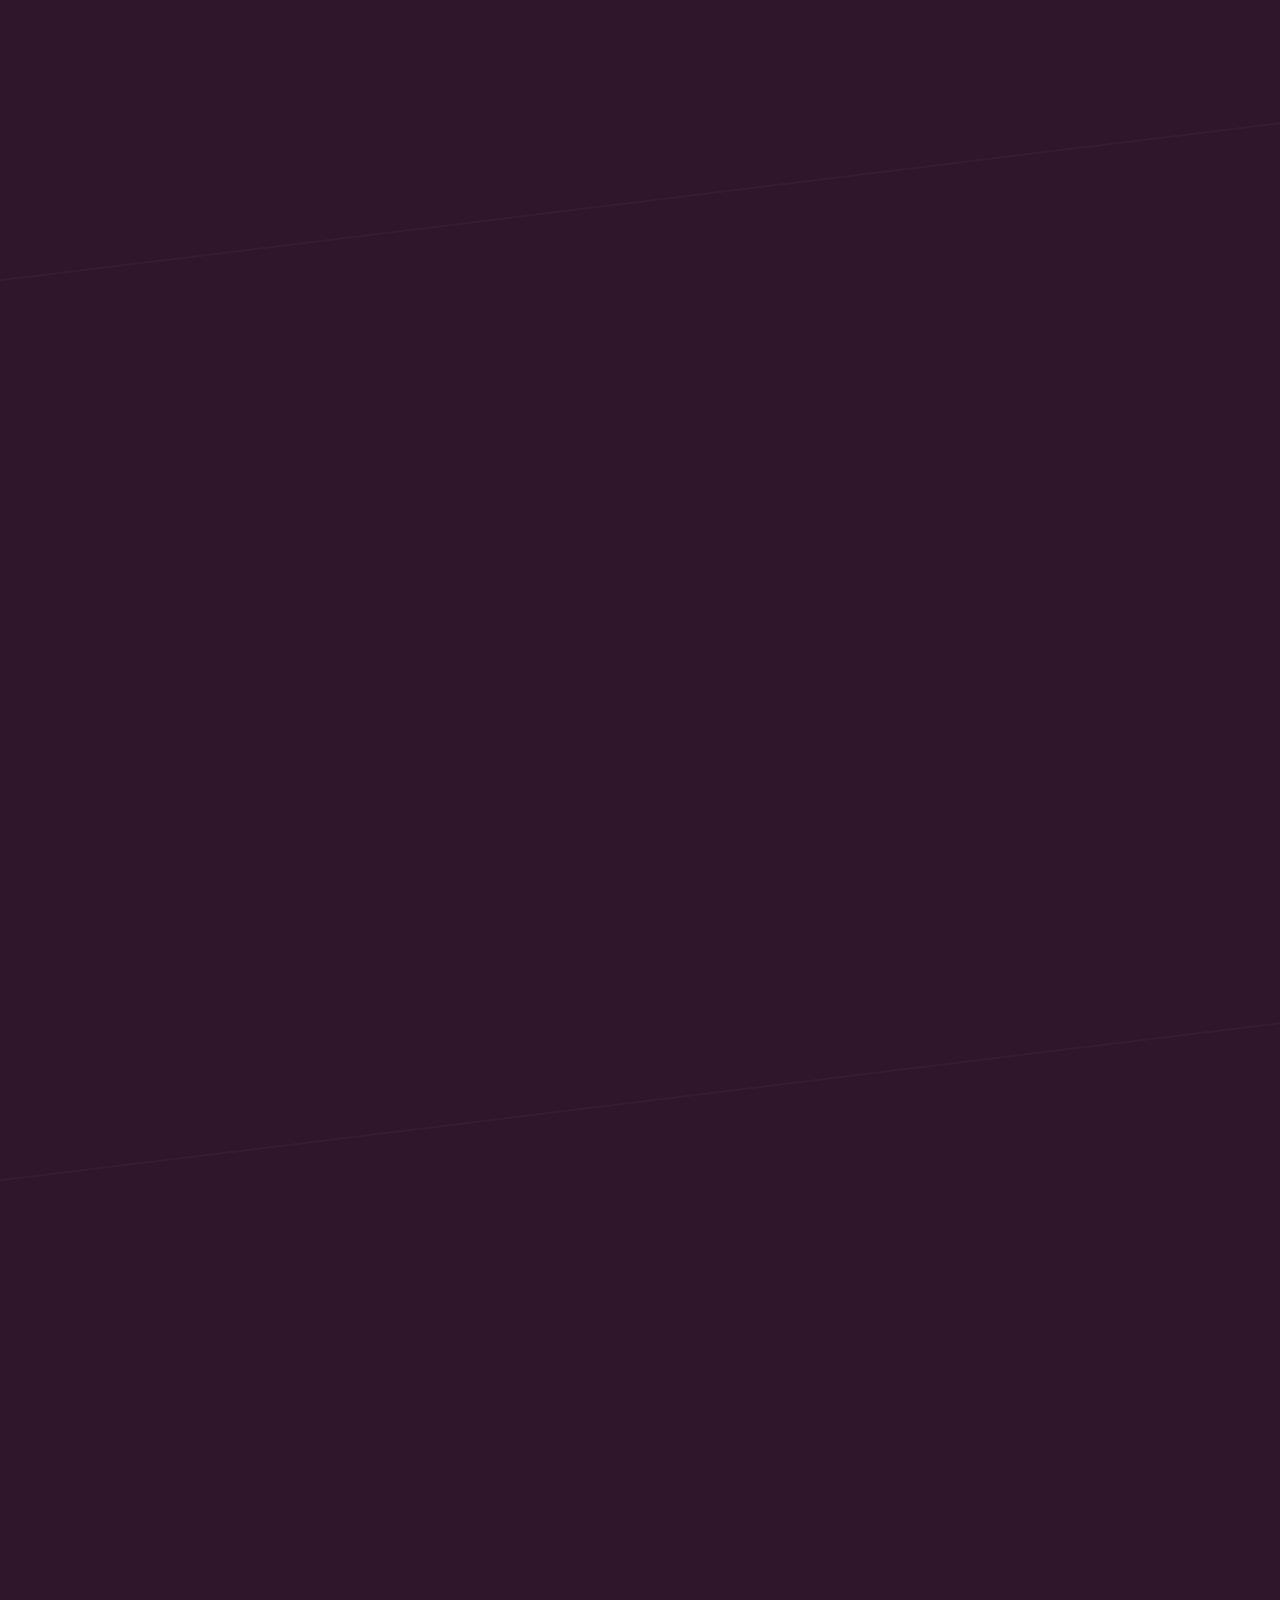
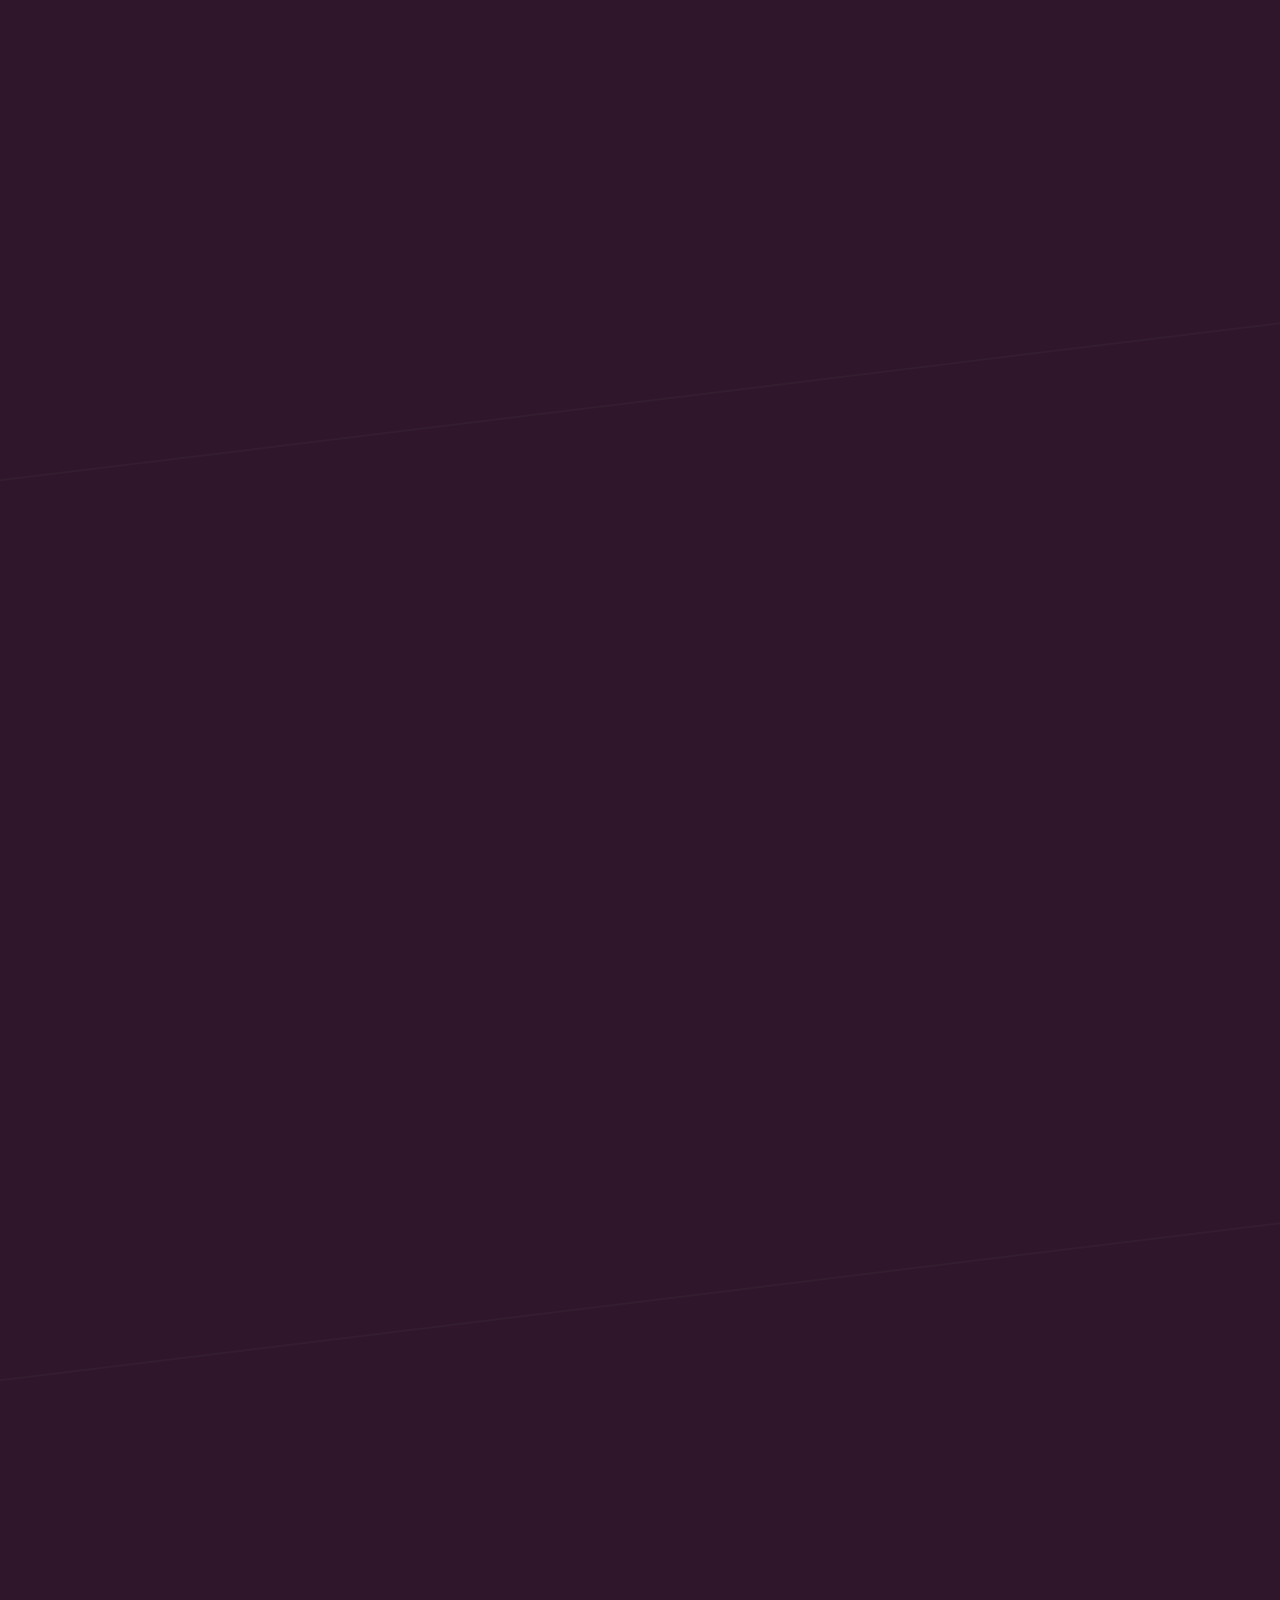
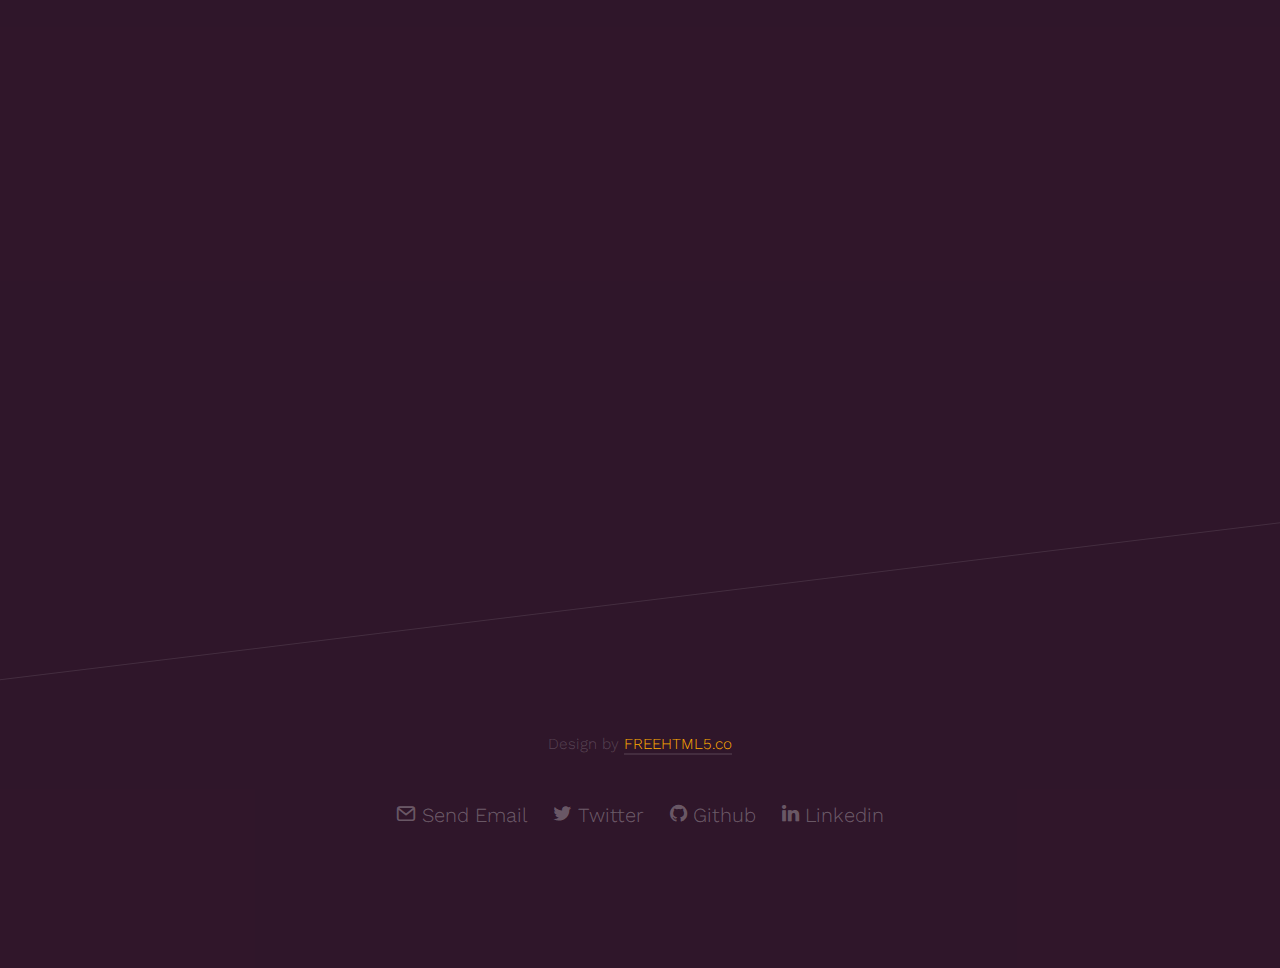
==== commit 62bd6641: "Fixed" ====
--- a/index.html
+++ b/index.html
@@ -90,9 +90,7 @@
 				<li class="animate-box fh5co-active"><a href="index.html" class="transition">My Projects</a></li>
 				<li class="animate-box"><a href="about.html" class="transition">About me</a></li>
 			</ul>
-			<a class="style-toggle js-style-toggle" data-style="default" href="#">
-				<span class="fh5co-circle"></span>
-			</a>
+			
 		</nav>
 		
 		<header id="fh5co-header" role="banner" class="fh5co-project js-fh5co-waypoint no-border" data-colorbg="#222222" data-next="yes" style="position: relative; background-image: url('images/banner.jpg'); background-size: cover; background-position: center; background-repeat: no-repeat;">
@@ -134,7 +132,7 @@
 						</div>
 					</div>
 					<div class="fh5co-text col-md-4 animate-box">
-						<h2>Isao's Journeys</h2>
+						<h2>Isao's Journey</h2>
 						<p></p>
 						<p>Accompany Isao on an intrepid adventure and lend him a hand by helping those most in need. Video game developed with colleagues for Doctors Without Borders</p>
 						<p><a href="isao.html" class="btn btn-light btn-outline transition">View Project</a></p>
@@ -162,25 +160,6 @@
 
 			</div>
 		</div>
-		
-		<!-- data-colorbg="#2d4059" -->
-		<div class="fh5co-project js-fh5co-waypoint" data-colorbg="" data-next="yes">
-			<div class="container">
-				<div class="fh5co-project-inner row">
-					<div class="fh5co-imgs col-md-8 animate-box">
-						<div class="img-holder-1 animate-box">
-							<img src="images/foxy_1.png">
-						</div>
-					</div>
-					<div class="fh5co-text col-md-4 animate-box">
-						<h2>Foxy The Pirate - 3D Model</h2>
-						<p>3d model of Foxy the pirate, character from the Five Nights at Freddy's saga</p>
-						<p><a href="foxy.html" class="btn btn-light btn-outline transition">View Project</a></p>
-					</div>
-				</div>
-
-			</div>
-		</div>
 		<!-- data-colorbg="#7bc74d" -->
 		<div class="fh5co-project js-fh5co-waypoint fh5co-reverse" data-colorbg="">
 			<div class="container">
@@ -199,6 +178,44 @@
 
 			</div>
 		</div>
+
+		<!-- data-colorbg="#2d4059" -->
+		<div class="fh5co-project js-fh5co-waypoint" data-colorbg="" data-next="yes">
+			<div class="container">
+				<div class="fh5co-project-inner row">
+					<div class="fh5co-imgs col-md-8 animate-box">
+						<div class="img-holder-1 animate-box">
+							<img src="images/foxy_1.png">
+						</div>
+					</div>
+					<div class="fh5co-text col-md-4 animate-box">
+						<h2>Foxy The Pirate - 3D Model</h2>
+						<p>3D model of Foxy the pirate, character from the Five Nights at Freddy's saga</p>
+						<p><a href="foxy.html" class="btn btn-light btn-outline transition">View Project</a></p>
+					</div>
+				</div>
+
+			</div>
+		</div>
+
+		<!-- data-colorbg="#2d4059" -->
+		<div class="fh5co-project js-fh5co-waypoint" data-colorbg="" data-next="yes">
+			<div class="container">
+				<div class="fh5co-project-inner row">
+					<div class="fh5co-imgs col-md-8 animate-box">
+						<div class="img-holder-1 animate-box">
+							<img src="images/rocktite_1.png">
+						</div>
+					</div>
+					<div class="fh5co-text col-md-4 animate-box">
+						<h2>Rocktite - 3D Model</h2>
+						<p>3D model of Rocktite, character from The Legend of Zelda: Spirits Tracks</p>
+						<p><a href="rocktite.html" class="btn btn-light btn-outline transition">View Project</a></p>
+					</div>
+				</div>
+
+			</div>
+		</div>
 		<footer id="fh5co-footer" class="js-fh5co-waypoint">
 			<div class="container">
 				<div class="row">
--- a/css/style.css
+++ b/css/style.css
@@ -19,7 +19,7 @@
   font-family: "Work Sans", Arial, sans-serif;
   font-size: 18px;
   line-height: 34px;
-  background: #222222;
+  background: rgba(73, 0, 57, 0.349);
   font-weight: 300;
   opacity: 0;
   color: #222;
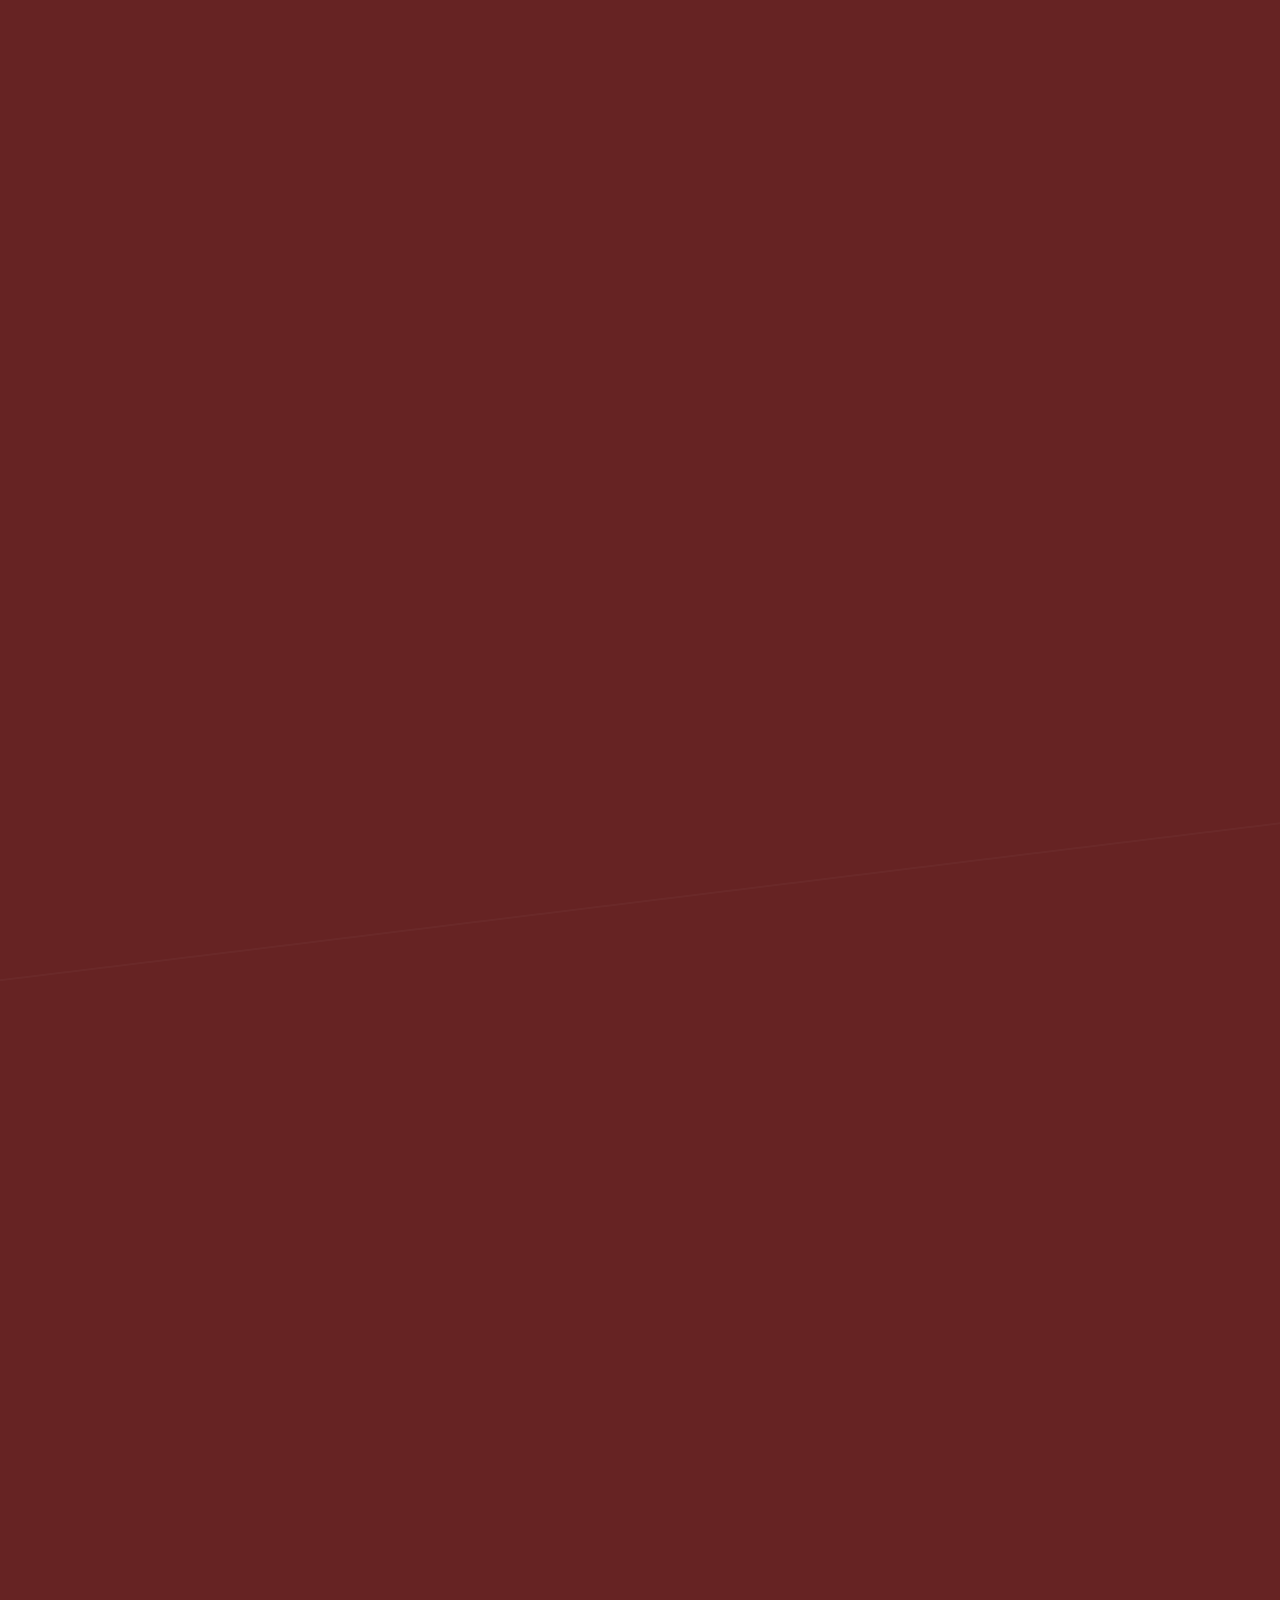
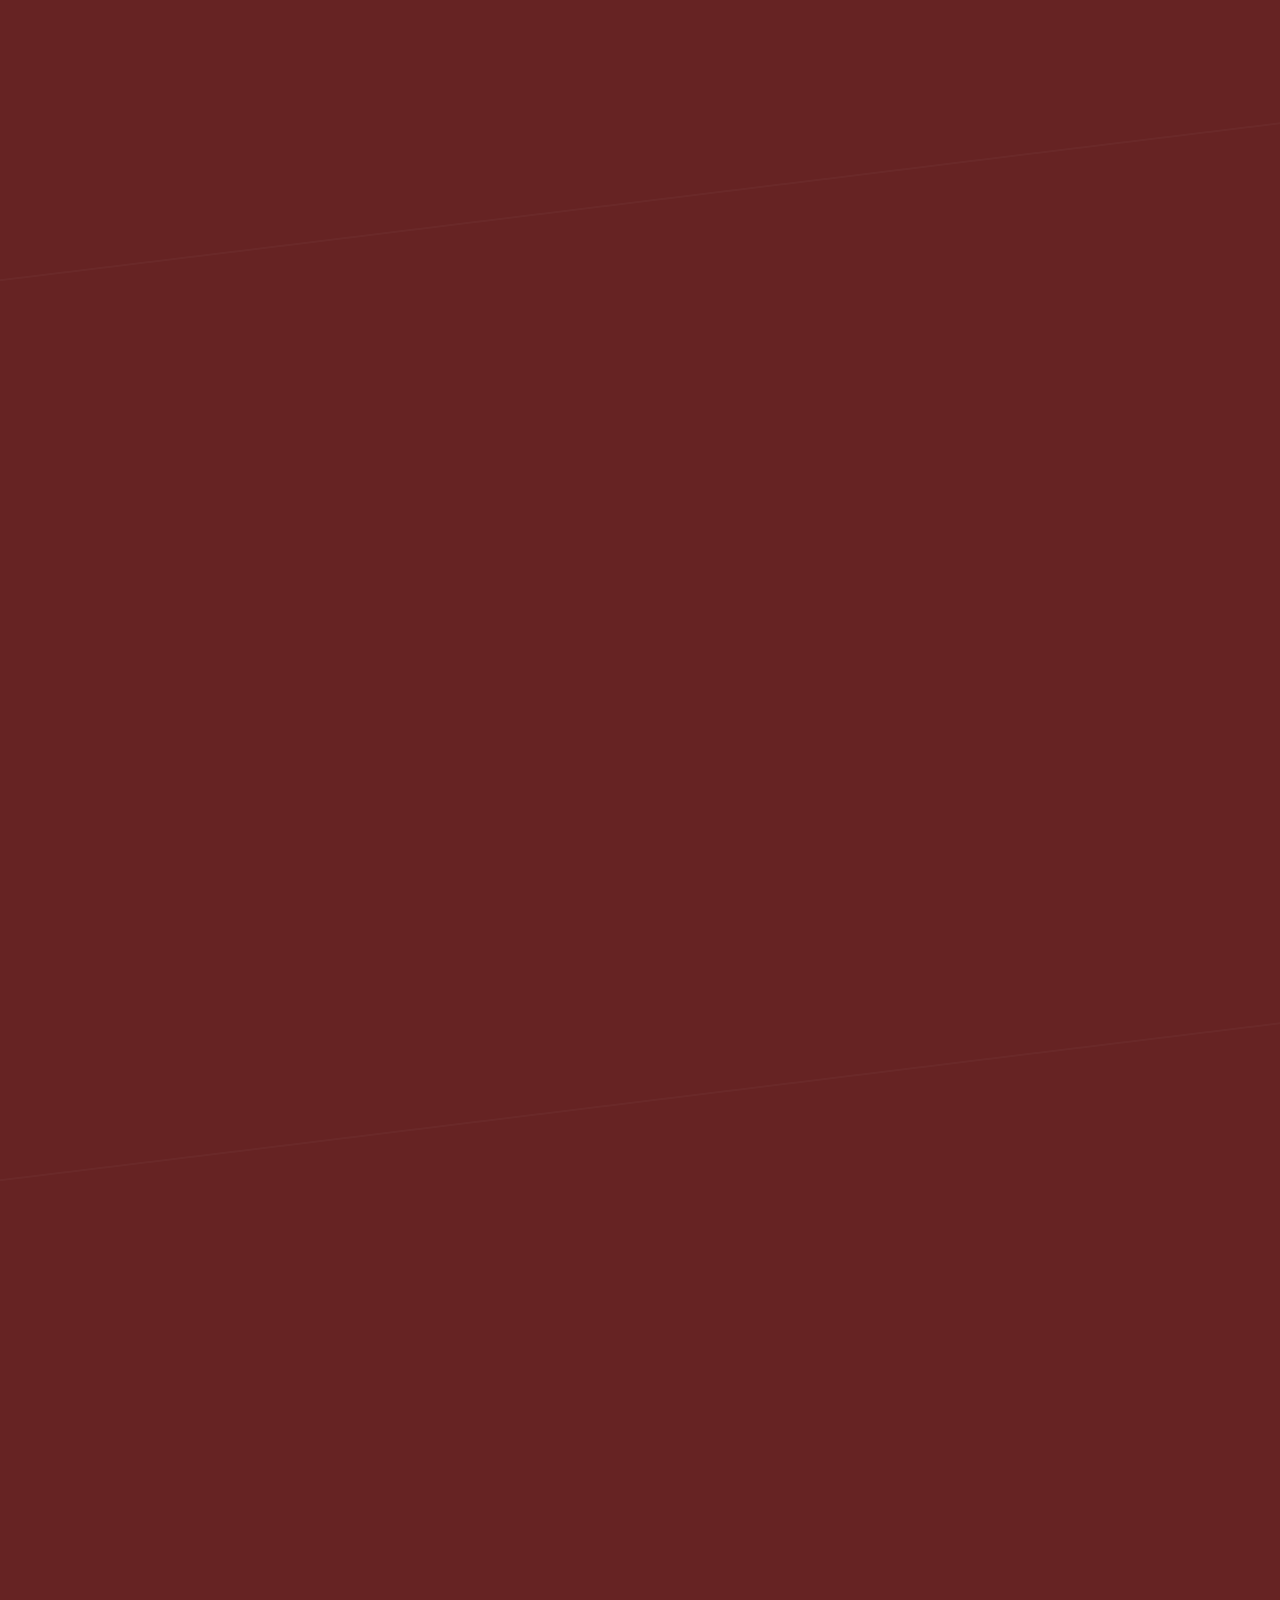
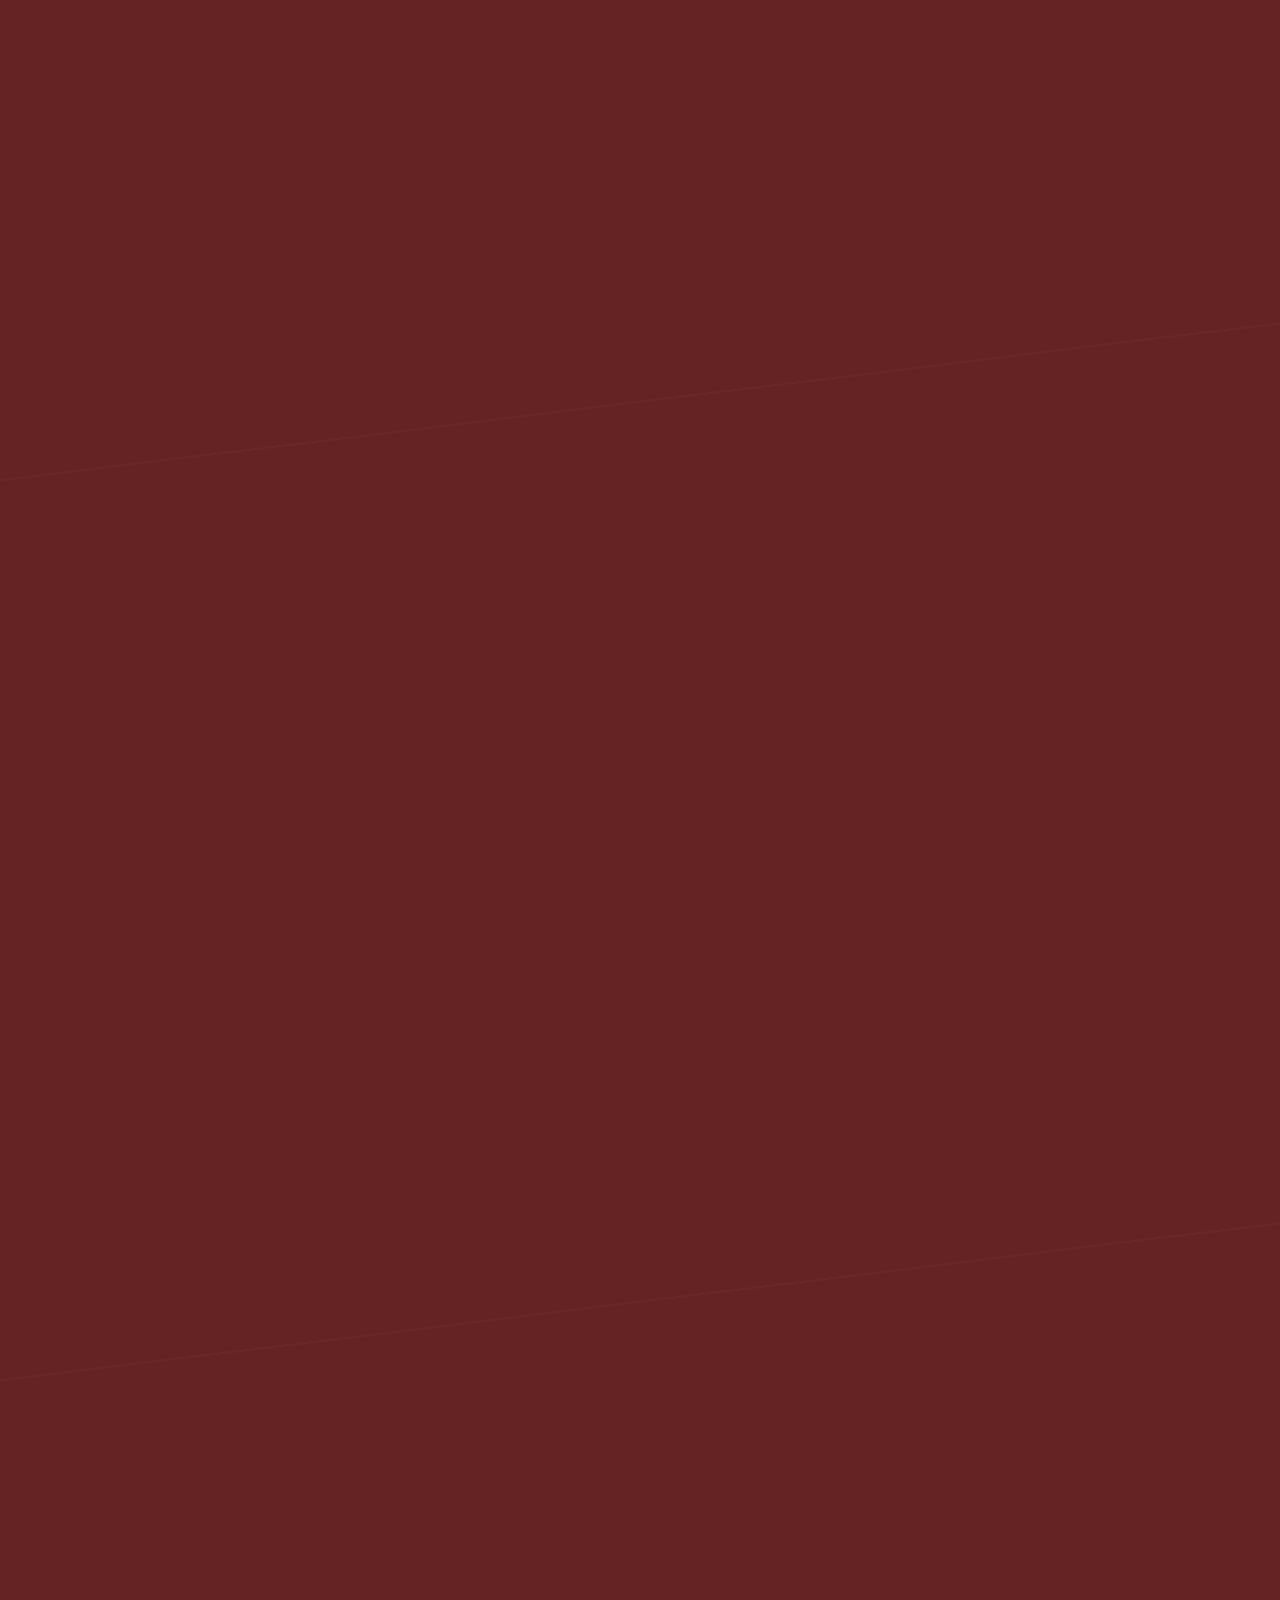
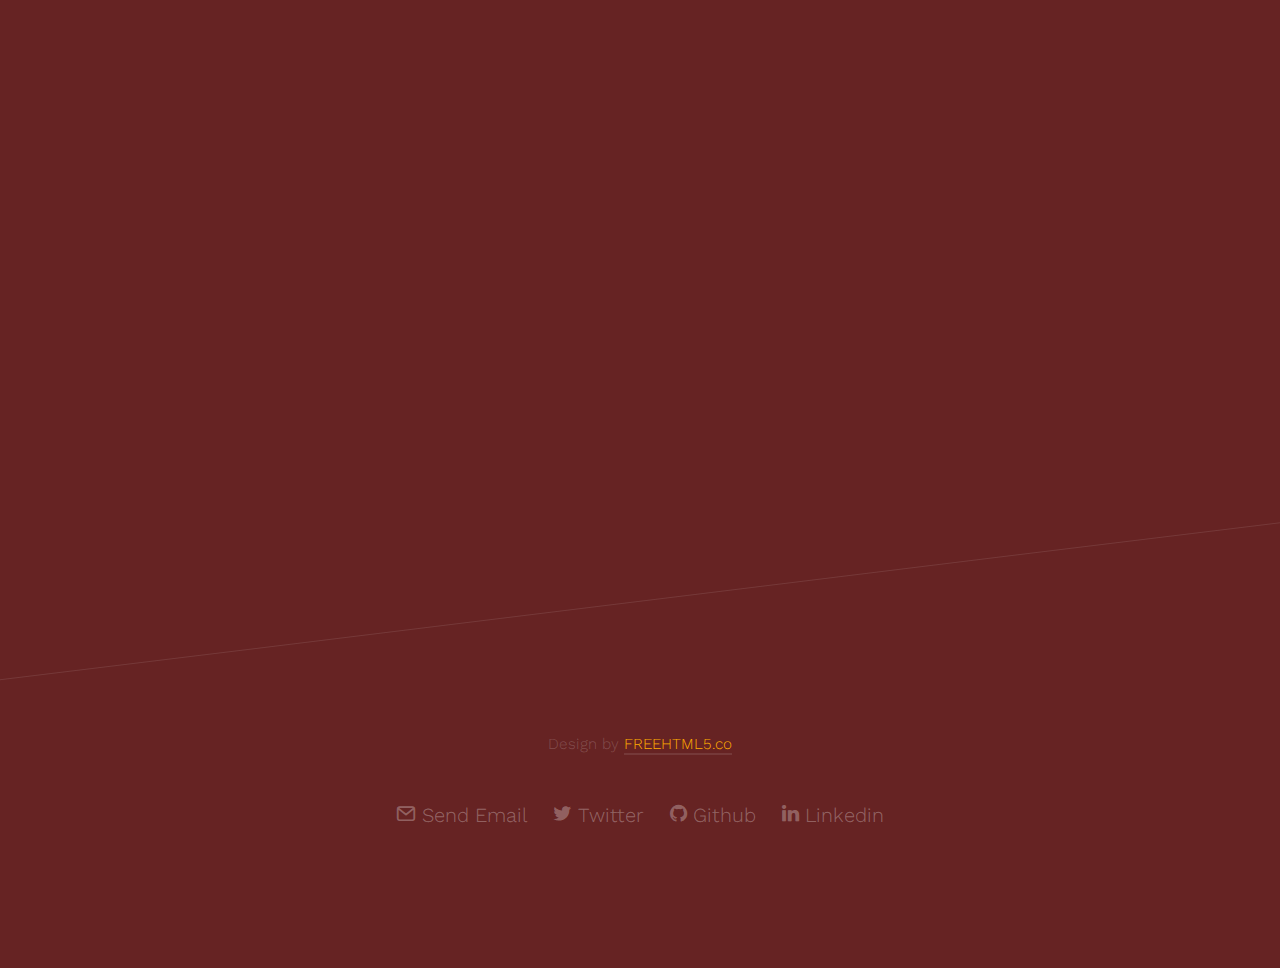
==== commit 33f91f43: "style fix" ====
--- a/index.html
+++ b/index.html
@@ -46,7 +46,7 @@
 	if ( $.cookie('styleCookie') === 'style-light.css') {
 		$('html, body').css('background', '#eeeeee');
 	} else if ($.cookie('styleCookie') === 'style.css') {
-		$('html, body').css('background', '#222222');
+		$('html, body').css('background', '#662323');
 	}
 	
 	</script>
@@ -98,11 +98,12 @@
 				<div class="fh5co-text-wrap animate-box">
 					<div class="fh5co-intro-text">
 						<h1>Edith Kamerman Aguilar</h1>
-						<h2>Video Game Design and Development Degree student</h2>
+						<h2>Video Game Developer</h2>
 					</div>
 					<div class="banner-section">
 						<img src="images/logo.png" alt="Banner" class="banner-img">
 					</div>
+					
 				</div>
 			</div>
 			
--- a/css/style.css
+++ b/css/style.css
@@ -19,7 +19,7 @@
   font-family: "Work Sans", Arial, sans-serif;
   font-size: 18px;
   line-height: 34px;
-  background: rgba(73, 0, 57, 0.349);
+  background: #662323;
   font-weight: 300;
   opacity: 0;
   color: #222;
@@ -719,7 +719,7 @@
   display: -moz-inline-stack;
   display: inline-block;
   zoom: 1;
-  *display: inline;
+  display: inline;
 }
 .fh5co-social li a {
   padding: 10px;
